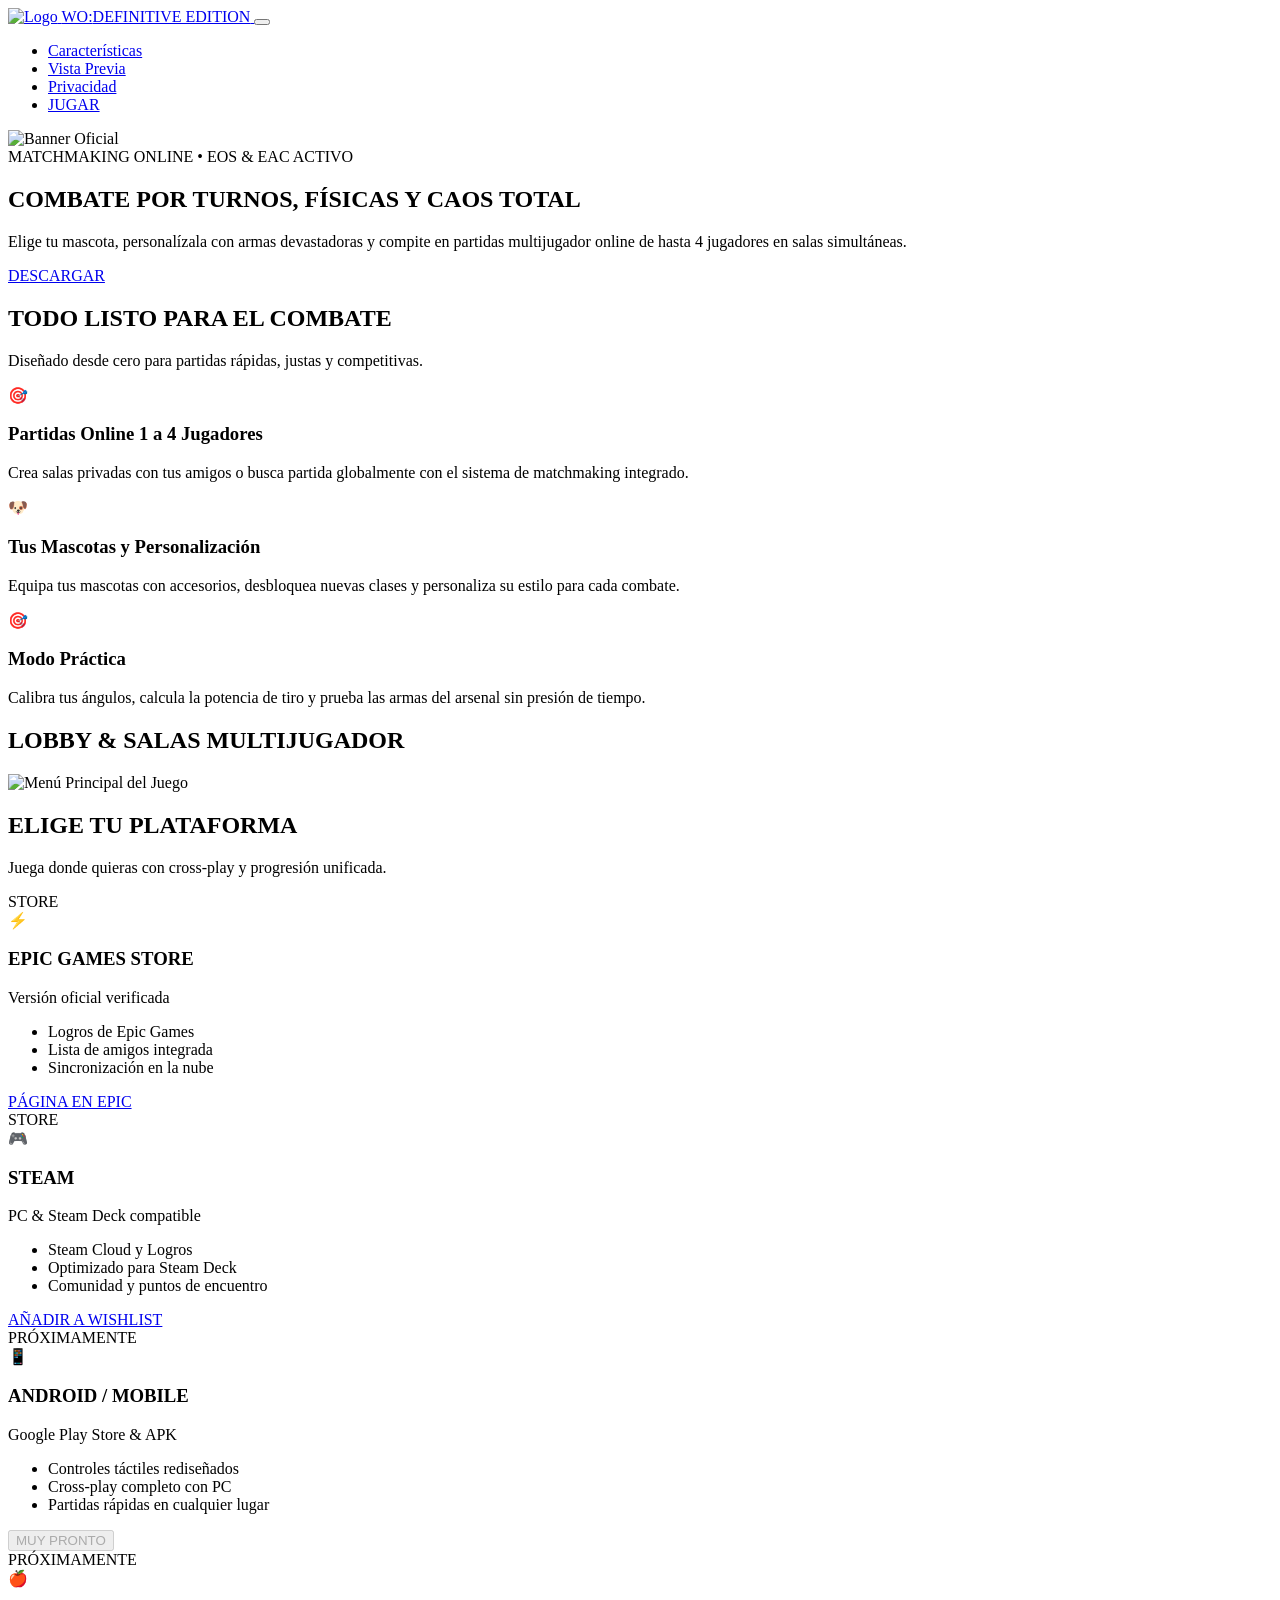
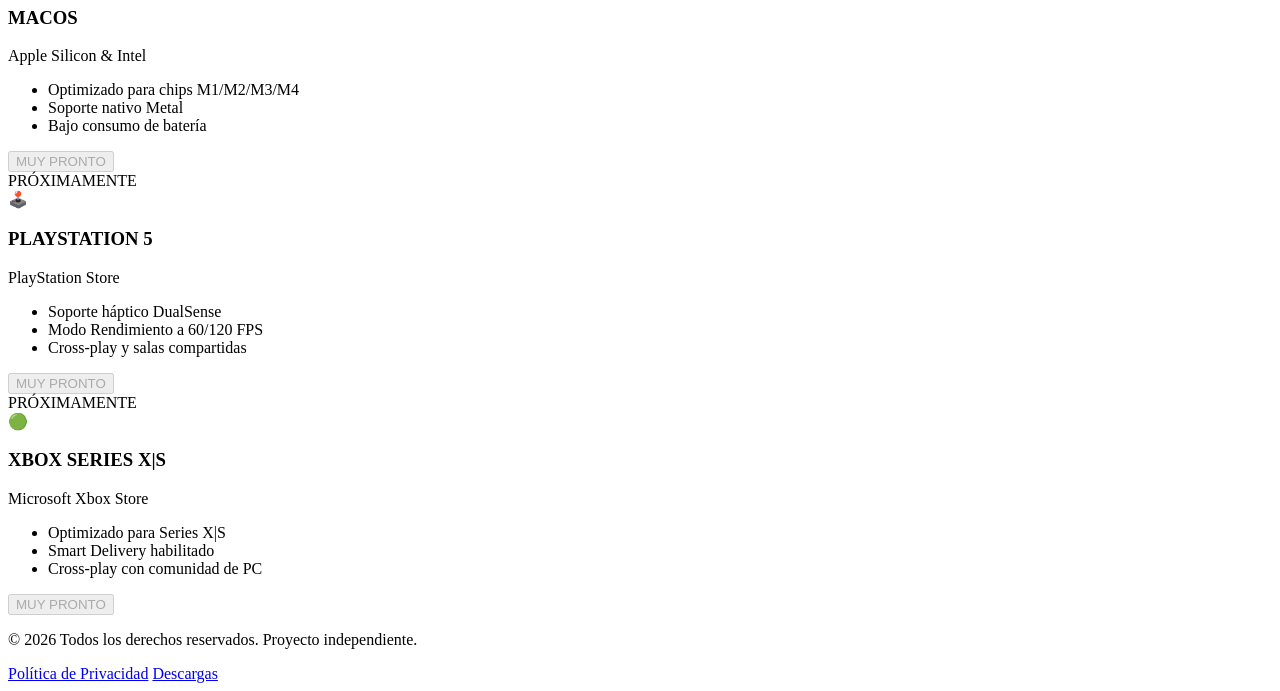
==== index.html @ 495c1f55 "Final version oficial de la web" ====
<!DOCTYPE html>
<html lang="es">
<head>
  <meta charset="UTF-8" />
  <meta name="viewport" content="width=device-width, initial-scale=1.0" />
  <title>Sitio Oficial - Combate Multijugador Táctico</title>
  <link rel="stylesheet" href="css/style.css" />
  <link rel="preconnect" href="https://fonts.googleapis.com">
  <link rel="preconnect" href="https://fonts.gstatic.com" crossorigin>
  <link href="https://fonts.googleapis.com/css2?family=Bungee&family=Inter:wght@400;600;700;800&display=swap" rel="stylesheet">
</head>
<body>

<!-- Barra de navegación con Menú Hamburguesa en móvil -->
  <header class="navbar">
    <div class="container nav-content">
      <a href="index.html" class="logo-brand">
        <img src="assets/Logo.jpg" alt="Logo" class="nav-avatar" />
        <span class="logo-text">WO:<span>DEFINITIVE EDITION</span></span>
      </a>

      <!-- Botón de apertura para móviles -->
      <button class="nav-toggle" id="navToggle" aria-label="Abrir menú">
        <span></span>
        <span></span>
        <span></span>
      </button>

      <!-- Menú de enlaces -->
      <nav class="nav-menu" id="navMenu">
        <ul class="nav-links">
          <li><a href="#features">Características</a></li>
          <li><a href="#preview">Vista Previa</a></li>
          <li><a href="privacy.html">Privacidad</a></li>
          <li><a href="#download" class="btn-play-nav">JUGAR</a></li>
        </ul>
      </nav>
    </div>
  </header>

  <!-- Hero Section con Banner nítido -->
  <section class="hero-section">
    <div class="container hero-container">
      <div class="banner-frame">
        <img src="assets/Banner.png" alt="Banner Oficial" class="img-banner-main" />
      </div>

      <div class="hero-status-pill">
        <span class="pulse-dot"></span> MATCHMAKING ONLINE • EOS & EAC ACTIVO
      </div>

      <h1 class="hero-heading">COMBATE POR TURNOS, FÍSICAS Y CAOS TOTAL</h1>
      <p class="hero-subtext">
        Elige tu mascota, personalízala con armas devastadoras y compite en partidas multijugador online de hasta 4 jugadores en salas simultáneas.
      </p>

      <div class="hero-actions">
        <a href="#download" class="btn-ui btn-yellow">DESCARGAR</a>
      </div>
    </div>
  </section>

  <!-- Sección de Modos & Características (Basado en tu menú) -->
  <section id="features" class="section">
    <div class="container">
      <h2 class="section-title">TODO LISTO PARA EL COMBATE</h2>
      <p class="section-subtitle">Diseñado desde cero para partidas rápidas, justas y competitivas.</p>

      <div class="game-cards-grid">
        <div class="game-card">
          <div class="card-icon-box">🎯</div>
          <h3>Partidas Online 1 a 4 Jugadores</h3>
          <p>Crea salas privadas con tus amigos o busca partida globalmente con el sistema de matchmaking integrado.</p>
        </div>

        <div class="game-card">
          <div class="card-icon-box">🐶</div>
          <h3>Tus Mascotas y Personalización</h3>
          <p>Equipa tus mascotas con accesorios, desbloquea nuevas clases y personaliza su estilo para cada combate.</p>
        </div>

        <div class="game-card">
          <div class="card-icon-box">🎯</div>
          <h3>Modo Práctica</h3>
          <p>Calibra tus ángulos, calcula la potencia de tiro y prueba las armas del arsenal sin presión de tiempo.</p>
        </div>
      </div>
    </div>
  </section>

  <!-- Vista Previa del Menú del Juego -->
  <section id="preview" class="section section-lobby">
    <div class="container text-center">
      <h2 class="section-title">LOBBY & SALAS MULTIJUGADOR</h2>  
      <div class="screenshot-wrapper">
        <img src="assets/Menu.png" alt="Menú Principal del Juego" class="screenshot-img" />
      </div>
    </div>
  </section>

 <!-- Sección Multiplataforma de Descargas -->
  <section id="download" class="section section-download">
    <div class="container text-center">
      <h2 class="section-title">ELIGE TU PLATAFORMA</h2>
      <p class="section-subtitle">Juega donde quieras con cross-play y progresión unificada.</p>

      <div class="platforms-grid">

        <!-- 1. Epic Games Store -->
        <div class="platform-card">
          <div class="platform-badge badge-store">STORE</div>
          <div class="platform-icon">⚡</div>
          <h3>EPIC GAMES STORE</h3>
          <p class="platform-meta">Versión oficial verificada</p>
          <ul class="platform-features">
            <li>Logros de Epic Games</li>
            <li>Lista de amigos integrada</li>
            <li>Sincronización en la nube</li>
          </ul>
          <a href="#" class="btn-ui btn-blue btn-block">PÁGINA EN EPIC</a>
        </div>

        <!-- 2. Steam -->
        <div class="platform-card">
          <div class="platform-badge badge-store">STORE</div>
          <div class="platform-icon">🎮</div>
          <h3>STEAM</h3>
          <p class="platform-meta">PC & Steam Deck compatible</p>
          <ul class="platform-features">
            <li>Steam Cloud y Logros</li>
            <li>Optimizado para Steam Deck</li>
            <li>Comunidad y puntos de encuentro</li>
          </ul>
          <a href="#" class="btn-ui btn-blue btn-block">AÑADIR A WISHLIST</a>
        </div>

        <!-- 3. Android / Mobile -->
        <div class="platform-card coming-soon">
          <div class="platform-badge badge-soon">PRÓXIMAMENTE</div>
          <div class="platform-icon">📱</div>
          <h3>ANDROID / MOBILE</h3>
          <p class="platform-meta">Google Play Store & APK</p>
          <ul class="platform-features">
            <li>Controles táctiles rediseñados</li>
            <li>Cross-play completo con PC</li>
            <li>Partidas rápidas en cualquier lugar</li>
          </ul>
          <button class="btn-ui btn-disabled btn-block" disabled>MUY PRONTO</button>
        </div>

        <!-- 4. macOS -->
        <div class="platform-card coming-soon">
          <div class="platform-badge badge-soon">PRÓXIMAMENTE</div>
          <div class="platform-icon">🍎</div>
          <h3>MACOS</h3>
          <p class="platform-meta">Apple Silicon & Intel</p>
          <ul class="platform-features">
            <li>Optimizado para chips M1/M2/M3/M4</li>
            <li>Soporte nativo Metal</li>
            <li>Bajo consumo de batería</li>
          </ul>
          <button class="btn-ui btn-disabled btn-block" disabled>MUY PRONTO</button>
        </div>

        <!-- 5. PlayStation 5 (Nuevo) -->
        <div class="platform-card coming-soon">
          <div class="platform-badge badge-soon">PRÓXIMAMENTE</div>
          <div class="platform-icon">🕹️</div>
          <h3>PLAYSTATION 5</h3>
          <p class="platform-meta">PlayStation Store</p>
          <ul class="platform-features">
            <li>Soporte háptico DualSense</li>
            <li>Modo Rendimiento a 60/120 FPS</li>
            <li>Cross-play y salas compartidas</li>
          </ul>
          <button class="btn-ui btn-disabled btn-block" disabled>MUY PRONTO</button>
        </div>

        <!-- 6. Xbox Series X|S (Nuevo) -->
        <div class="platform-card coming-soon">
          <div class="platform-badge badge-soon">PRÓXIMAMENTE</div>
          <div class="platform-icon">🟢</div>
          <h3>XBOX SERIES X|S</h3>
          <p class="platform-meta">Microsoft Xbox Store</p>
          <ul class="platform-features">
            <li>Optimizado para Series X|S</li>
            <li>Smart Delivery habilitado</li>
            <li>Cross-play con comunidad de PC</li>
          </ul>
          <button class="btn-ui btn-disabled btn-block" disabled>MUY PRONTO</button>
        </div>
      </div>
    </div>
  </section>

  <!-- Footer -->
  <footer class="footer">
    <div class="container footer-content">
      <p>&copy; 2026 Todos los derechos reservados. Proyecto independiente.</p>
      <div class="footer-links">
        <a href="privacy.html">Política de Privacidad</a>
        <a href="#download">Descargas</a>
      </div>
    </div>
  </footer>

  <script src="js/main.js"></script>
</body>
</html>
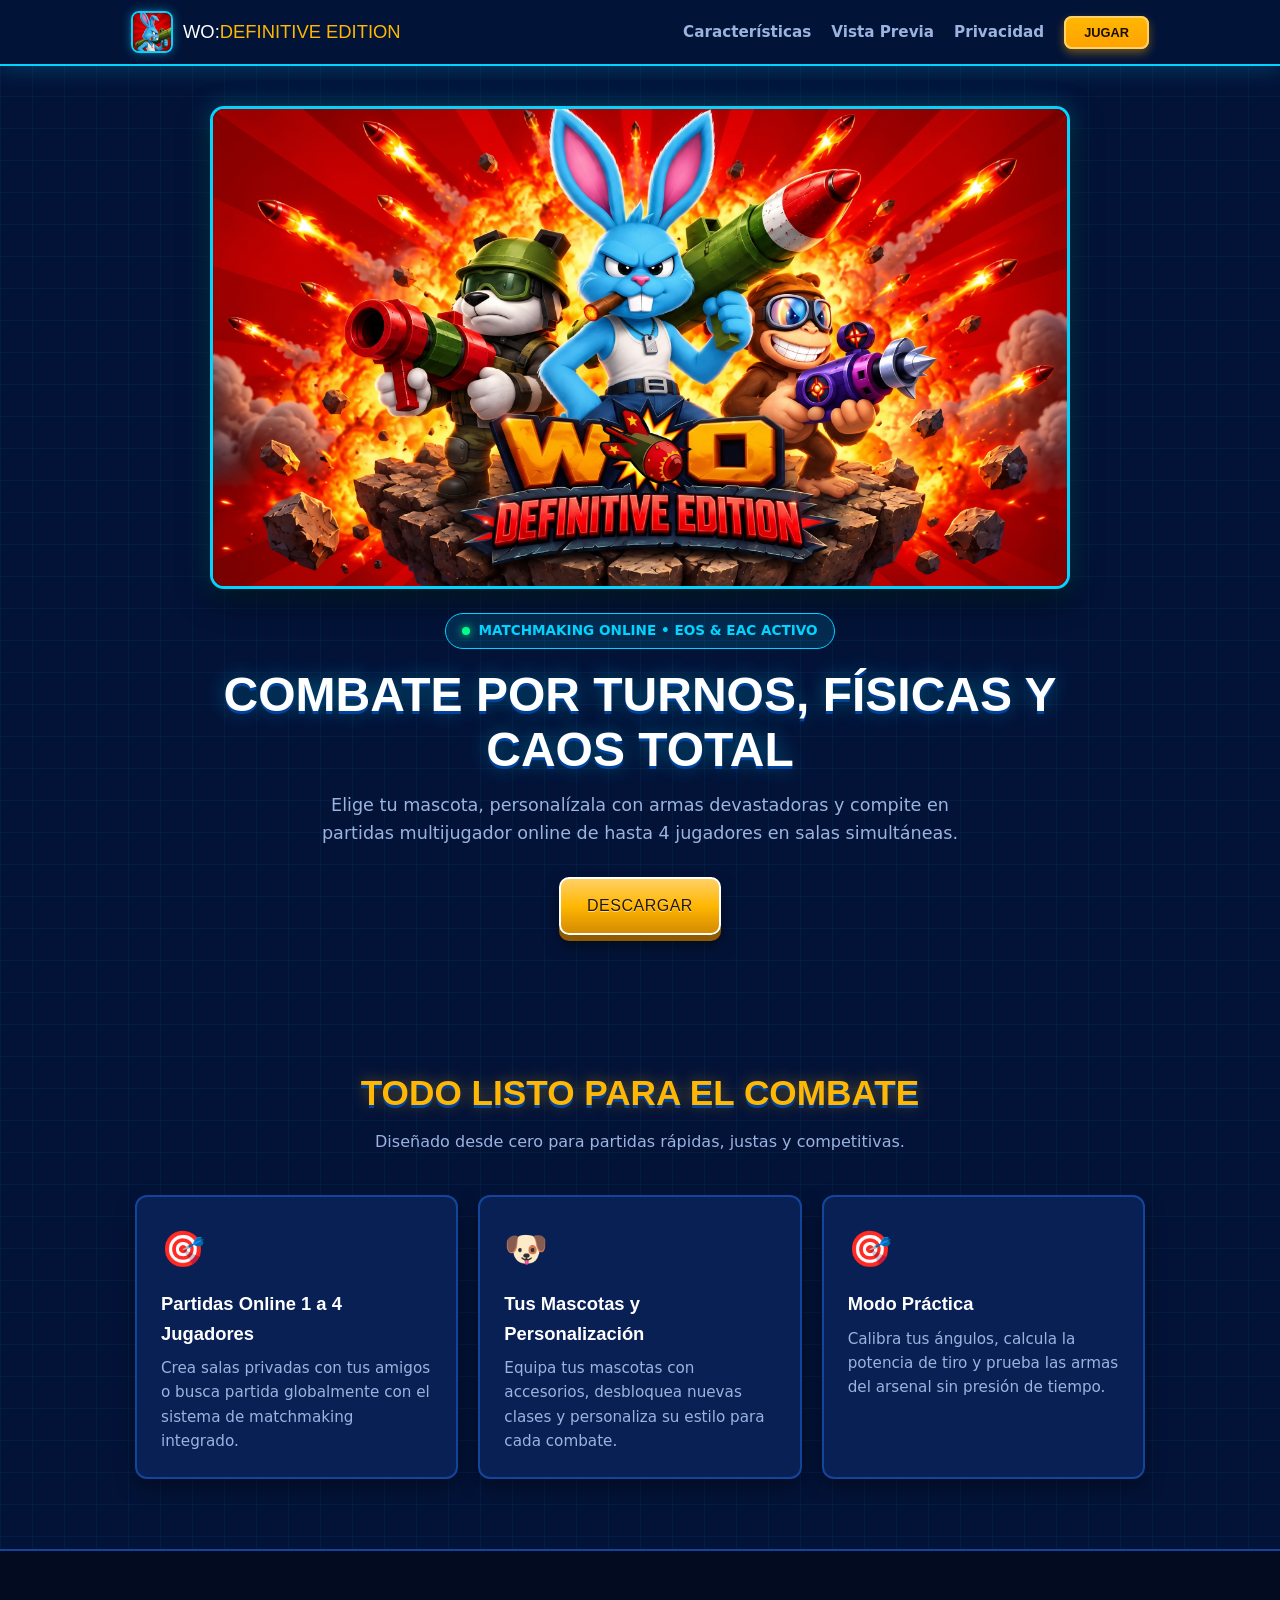
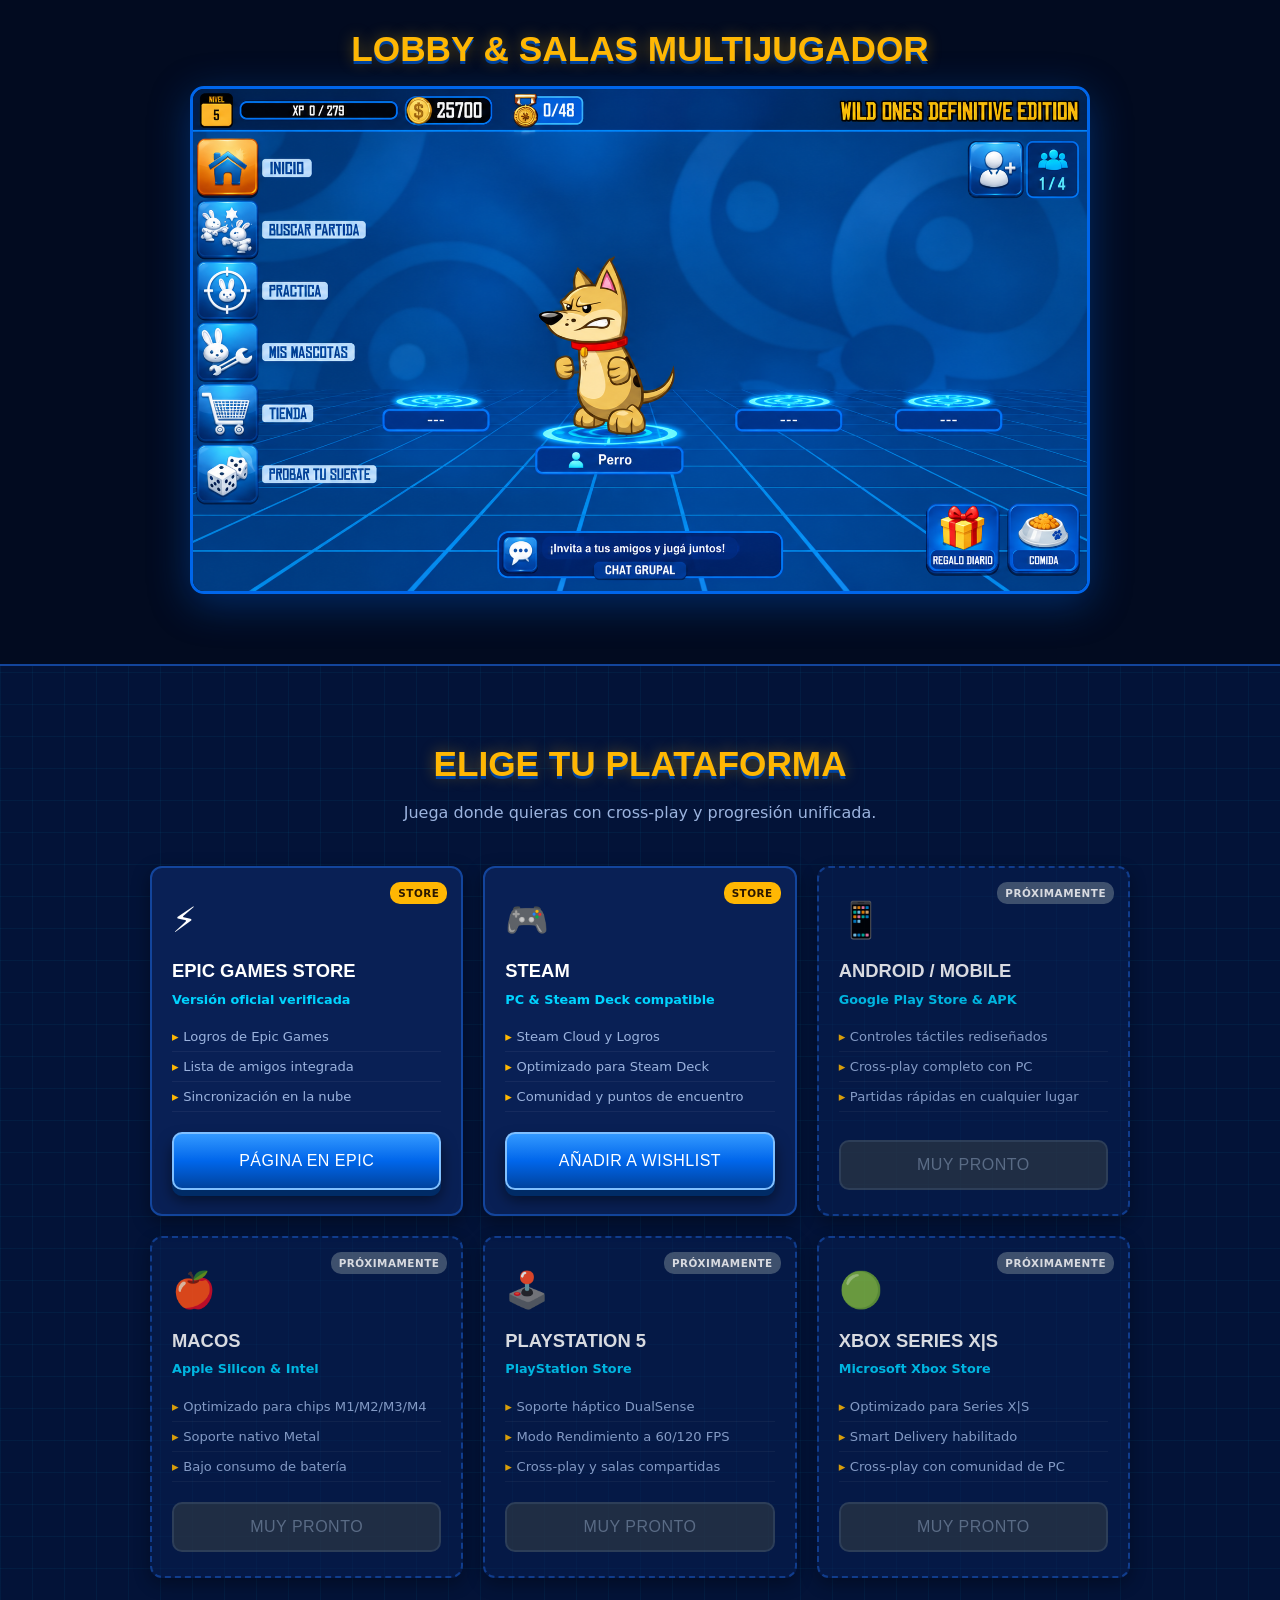
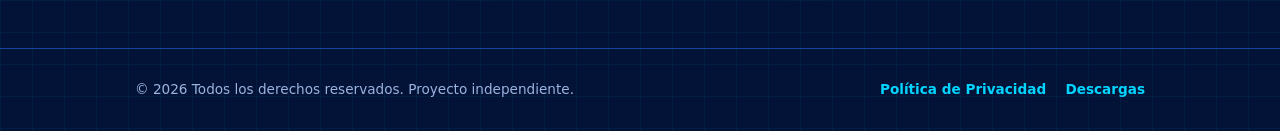
==== commit 4014cc4f: "Update file paths to use 'Assets' and 'Js' directories" ====
--- a/index.html
+++ b/index.html
@@ -4,7 +4,7 @@
   <meta charset="UTF-8" />
   <meta name="viewport" content="width=device-width, initial-scale=1.0" />
   <title>Sitio Oficial - Combate Multijugador Táctico</title>
-  <link rel="stylesheet" href="css/style.css" />
+  <link rel="stylesheet" href="Css/style.css" />
   <link rel="preconnect" href="https://fonts.googleapis.com">
   <link rel="preconnect" href="https://fonts.gstatic.com" crossorigin>
   <link href="https://fonts.googleapis.com/css2?family=Bungee&family=Inter:wght@400;600;700;800&display=swap" rel="stylesheet">
@@ -15,7 +15,7 @@
   <header class="navbar">
     <div class="container nav-content">
       <a href="index.html" class="logo-brand">
-        <img src="assets/Logo.jpg" alt="Logo" class="nav-avatar" />
+        <img src="Assets/Logo.jpg" alt="Logo" class="nav-avatar" />
         <span class="logo-text">WO:<span>DEFINITIVE EDITION</span></span>
       </a>
 
@@ -42,7 +42,7 @@
   <section class="hero-section">
     <div class="container hero-container">
       <div class="banner-frame">
-        <img src="assets/Banner.png" alt="Banner Oficial" class="img-banner-main" />
+        <img src="Assets/Banner.png" alt="Banner Oficial" class="img-banner-main" />
       </div>
 
       <div class="hero-status-pill">
@@ -93,7 +93,7 @@
     <div class="container text-center">
       <h2 class="section-title">LOBBY & SALAS MULTIJUGADOR</h2>  
       <div class="screenshot-wrapper">
-        <img src="assets/Menu.png" alt="Menú Principal del Juego" class="screenshot-img" />
+        <img src="Assets/Menu.png" alt="Menú Principal del Juego" class="screenshot-img" />
       </div>
     </div>
   </section>
@@ -204,6 +204,6 @@
     </div>
   </footer>
 
-  <script src="js/main.js"></script>
+  <script src="Js/main.js"></script>
 </body>
-</html>+</html>
--- a/Css/style.css
+++ b/Css/style.css
@@ -0,0 +1,921 @@
+:root {
+  /* Fondo general y menú del juego */
+  --bg-deep-blue: #031338;
+  --bg-darker: #020b20;
+  --grid-cyan: #00d4ff;
+  
+  /* Botones y acentos estilo UI Arcade */
+  --ui-blue: #0066eb;
+  --ui-blue-light: #1a8cff;
+  --ui-blue-dark: #00439e;
+  
+  --ui-yellow: #ffb703;
+  --ui-yellow-hover: #ffa200;
+  --ui-yellow-border: #ffd166;
+  
+  --ui-card-bg: #092055;
+  --ui-card-border: #13459c;
+
+  --text-white: #ffffff;
+  --text-dim: #9bb3de;
+
+  --font-arcade: 'Bungee', cursive, sans-serif;
+  --font-text: 'Inter', system-ui, sans-serif;
+}
+
+* {
+  margin: 0;
+  padding: 0;
+  box-sizing: border-box;
+}
+
+body {
+  background-color: var(--bg-deep-blue);
+  /* Textura de rejilla cibernética similar a la plataforma del menú */
+  background-image: 
+    linear-gradient(rgba(0, 212, 255, 0.05) 1px, transparent 1px),
+    linear-gradient(90deg, rgba(0, 212, 255, 0.05) 1px, transparent 1px);
+  background-size: 32px 32px;
+  color: var(--text-white);
+  font-family: var(--font-text);
+  line-height: 1.6;
+}
+
+.container {
+  max-width: 1050px;
+  margin: 0 auto;
+  padding: 0 20px;
+}
+
+/* Navbar */
+/* Navbar Base */
+.navbar {
+  background: rgba(3, 19, 56, 0.95);
+  backdrop-filter: blur(12px);
+  border-bottom: 2px solid var(--grid-cyan);
+  box-shadow: 0 4px 20px rgba(0, 212, 255, 0.2);
+  position: sticky;
+  top: 0;
+  z-index: 1000;
+  width: 100%;
+}
+
+.nav-content {
+  display: flex;
+  justify-content: space-between;
+  align-items: center;
+  min-height: 64px; /* Cambiado de height fija a min-height */
+  padding: 8px 16px;
+  gap: 12px;
+}
+
+.logo-brand {
+  display: flex;
+  align-items: center;
+  gap: 10px;
+  text-decoration: none;
+  flex-shrink: 0; /* Evita que el logo se achique o deforme */
+}
+
+.nav-avatar {
+  width: 40px;
+  height: 40px;
+  border-radius: 8px;
+  border: 2px solid var(--grid-cyan);
+  object-fit: cover;
+  box-shadow: 0 0 8px rgba(0, 212, 255, 0.5);
+}
+
+.logo-text {
+  font-family: var(--font-arcade);
+  font-size: 1.25rem;
+  color: #fff;
+  white-space: nowrap;
+}
+
+.logo-text span {
+  color: var(--ui-yellow);
+}
+
+.nav-links {
+  list-style: none;
+  display: flex;
+  align-items: center;
+  gap: 16px;
+  margin: 0;
+  padding: 0;
+}
+
+.nav-links a {
+  color: var(--text-dim);
+  text-decoration: none;
+  font-weight: 700;
+  font-size: 0.9rem;
+  white-space: nowrap;
+  transition: color 0.2s;
+}
+
+.nav-links a:hover {
+  color: var(--grid-cyan);
+}
+
+.btn-play-nav {
+  background: linear-gradient(180deg, var(--ui-yellow), var(--ui-yellow-hover));
+  color: #1a1000 !important;
+  font-family: var(--font-arcade);
+  padding: 6px 14px;
+  border-radius: 6px;
+  border: 2px solid var(--ui-yellow-border);
+  box-shadow: 0 4px 8px rgba(255, 183, 3, 0.4);
+  font-size: 0.8rem !important;
+}
+
+/* =========================================
+   RESPONSIVE NAVBAR (Móviles y Tablets)
+   ========================================= */
+/* =========================================
+   1. ESTILOS BASE NAVBAR (Desktop / PC)
+   ========================================= */
+.navbar {
+  background: rgba(3, 19, 56, 0.95);
+  backdrop-filter: blur(12px);
+  border-bottom: 2px solid var(--grid-cyan);
+  box-shadow: 0 4px 20px rgba(0, 212, 255, 0.2);
+  position: sticky;
+  top: 0;
+  z-index: 1000;
+  width: 100%;
+}
+
+.nav-content {
+  display: flex;
+  justify-content: space-between;
+  align-items: center;
+  height: 64px;
+  padding: 0 16px;
+}
+
+.logo-brand {
+  display: flex;
+  align-items: center;
+  gap: 10px;
+  text-decoration: none;
+  flex-shrink: 0;
+}
+
+.nav-avatar {
+  width: 42px;
+  height: 42px;
+  border-radius: 8px;
+  border: 2px solid var(--grid-cyan);
+  object-fit: cover;
+  box-shadow: 0 0 10px rgba(0, 212, 255, 0.5);
+}
+
+.logo-text {
+  font-family: var(--font-arcade);
+  font-size: 1.15rem;
+  color: #fff;
+  white-space: nowrap;
+}
+
+.logo-text span {
+  color: var(--ui-yellow);
+}
+
+/* Menú en Desktop */
+.nav-menu {
+  display: flex;
+  align-items: center;
+}
+
+.nav-links {
+  list-style: none;
+  display: flex;
+  align-items: center;
+  gap: 20px;
+  margin: 0;
+  padding: 0;
+}
+
+.nav-links a {
+  color: var(--text-dim);
+  text-decoration: none;
+  font-weight: 700;
+  font-size: 0.95rem;
+  transition: color 0.2s;
+}
+
+.nav-links a:hover {
+  color: var(--grid-cyan);
+}
+
+.btn-play-nav {
+  background: linear-gradient(180deg, var(--ui-yellow), var(--ui-yellow-hover));
+  color: #1a1000 !important;
+  font-family: var(--font-arcade);
+  padding: 7px 18px;
+  border-radius: 8px;
+  border: 2px solid var(--ui-yellow-border);
+  box-shadow: 0 4px 10px rgba(255, 183, 3, 0.4);
+}
+
+/* Botón Hamburguesa: TOTALMENTE OCULTO EN PC (evita el puntito) */
+.nav-toggle {
+  display: none !important;
+  background: none;
+  border: none;
+  cursor: pointer;
+  padding: 8px;
+  flex-direction: column;
+  gap: 5px;
+}
+
+.nav-toggle span {
+  display: block;
+  width: 26px;
+  height: 3px;
+  background-color: var(--grid-cyan);
+  border-radius: 2px;
+  transition: transform 0.3s ease, opacity 0.3s ease;
+}
+
+/* Animación a 'X' cuando el menú se abre */
+.nav-toggle.open span:nth-child(1) {
+  transform: translateY(8px) rotate(45deg);
+}
+.nav-toggle.open span:nth-child(2) {
+  opacity: 0;
+}
+.nav-toggle.open span:nth-child(3) {
+  transform: translateY(-8px) rotate(-45deg);
+}
+
+
+/* =========================================
+   2. RESPONSIVE (Tablets y Móviles: <= 820px)
+   ========================================= */
+@media (max-width: 820px) {
+  .logo-text {
+    font-size: 0.95rem;
+  }
+
+  /* Se activa el botón hamburguesa en pantallas chicas */
+  .nav-toggle {
+    display: flex !important;
+  }
+
+  /* Menú desplegable */
+  .nav-menu {
+    position: absolute;
+    top: 64px;
+    left: 0;
+    width: 100%;
+    background: #020c24;
+    border-bottom: 2px solid var(--grid-cyan);
+    max-height: 0;
+    overflow: hidden;
+    transition: max-height 0.3s ease-in-out;
+  }
+
+  .nav-menu.active {
+    max-height: 320px;
+    box-shadow: 0 10px 25px rgba(0, 0, 0, 0.8);
+  }
+
+  .nav-links {
+    flex-direction: column;
+    width: 100%;
+    padding: 20px 0;
+    gap: 16px;
+    text-align: center;
+  }
+
+  .btn-play-nav {
+    display: inline-block;
+    margin-top: 6px;
+    width: 80%;
+    max-width: 220px;
+  }
+}
+
+/* Hero Section */
+.hero-section {
+  padding: 40px 0 60px;
+  text-align: center;
+}
+
+.hero-container {
+  max-width: 900px;
+}
+
+.banner-frame {
+  margin-bottom: 24px;
+}
+
+.img-banner-main {
+  width: 100%;
+  height: auto;
+  border-radius: 14px;
+  border: 3px solid var(--grid-cyan);
+  box-shadow: 0 10px 30px rgba(0, 0, 0, 0.8), 0 0 25px rgba(0, 212, 255, 0.35);
+  display: block;
+}
+
+.hero-status-pill {
+  display: inline-flex;
+  align-items: center;
+  gap: 8px;
+  background: rgba(0, 212, 255, 0.12);
+  border: 1px solid var(--grid-cyan);
+  color: var(--grid-cyan);
+  font-weight: 800;
+  font-size: 0.85rem;
+  padding: 6px 16px;
+  border-radius: 20px;
+  margin-bottom: 18px;
+}
+
+.pulse-dot {
+  width: 8px;
+  height: 8px;
+  background-color: #00ff88;
+  border-radius: 50%;
+  box-shadow: 0 0 8px #00ff88;
+}
+
+.hero-heading {
+  font-family: var(--font-arcade);
+  font-size: clamp(2rem, 4vw, 3rem);
+  line-height: 1.15;
+  color: #fff;
+  text-shadow: 0 3px 0px var(--ui-blue-dark), 0 0 20px rgba(0, 212, 255, 0.4);
+  margin-bottom: 14px;
+}
+
+.hero-subtext {
+  color: var(--text-dim);
+  font-size: 1.1rem;
+  max-width: 680px;
+  margin: 0 auto 30px;
+}
+
+.hero-actions {
+  display: flex;
+  gap: 16px;
+  justify-content: center;
+  flex-wrap: wrap;
+}
+
+/* Botones estilo UI 3D del juego */
+.btn-ui {
+  font-family: var(--font-arcade);
+  padding: 14px 26px;
+  border-radius: 10px;
+  text-decoration: none;
+  font-size: 1rem;
+  letter-spacing: 0.5px;
+  transition: transform 0.1s ease, box-shadow 0.1s ease;
+  display: inline-block;
+  cursor: pointer;
+}
+
+.btn-ui:active {
+  transform: translateY(3px);
+}
+
+.btn-yellow {
+  background: linear-gradient(180deg, #ffd166 0%, #ffb703 50%, #d48b00 100%);
+  color: #2b1700;
+  border: 2px solid #fff;
+  box-shadow: 0 6px 0px #8f5a00, 0 10px 15px rgba(0,0,0,0.5);
+  text-shadow: 0 1px 0 rgba(255,255,255,0.6);
+}
+
+.btn-yellow:hover {
+  background: linear-gradient(180deg, #ffe08a 0%, #ffc229 50%, #e09400 100%);
+}
+
+.btn-blue {
+  background: linear-gradient(180deg, #3399ff 0%, #0066eb 50%, #00439e 100%);
+  color: #ffffff;
+  border: 2px solid #80c0ff;
+  box-shadow: 0 6px 0px #002b66, 0 10px 15px rgba(0,0,0,0.5);
+}
+
+.btn-blue:hover {
+  background: linear-gradient(180deg, #52aaff 0%, #1a7bff 50%, #0050b8 100%);
+}
+
+/* Secciones */
+.section {
+  padding: 70px 0;
+}
+
+.section-title {
+  font-family: var(--font-arcade);
+  font-size: 2.2rem;
+  text-align: center;
+  color: var(--ui-yellow);
+  text-shadow: 0 3px 0 var(--ui-blue-dark), 0 0 15px rgba(255, 183, 3, 0.4);
+  margin-bottom: 8px;
+}
+
+.section-subtitle {
+  text-align: center;
+  color: var(--text-dim);
+  margin-bottom: 40px;
+}
+
+/* Tarjetas */
+.game-cards-grid {
+  display: grid;
+  grid-template-columns: repeat(auto-fit, minmax(240px, 1fr));
+  gap: 20px;
+}
+
+.game-card {
+  background: var(--ui-card-bg);
+  border: 2px solid var(--ui-card-border);
+  border-radius: 12px;
+  padding: 24px;
+  box-shadow: 0 8px 20px rgba(0, 0, 0, 0.4);
+  transition: transform 0.2s, border-color 0.2s;
+}
+
+.game-card:hover {
+  transform: translateY(-4px);
+  border-color: var(--grid-cyan);
+}
+
+.highlight-card {
+  border-color: var(--grid-cyan);
+  box-shadow: 0 0 20px rgba(0, 212, 255, 0.2);
+}
+
+.card-icon-box {
+  font-size: 2.2rem;
+  margin-bottom: 12px;
+}
+
+.game-card h3 {
+  font-family: var(--font-arcade);
+  font-size: 1.15rem;
+  color: #fff;
+  margin-bottom: 8px;
+}
+
+.game-card p {
+  color: var(--text-dim);
+  font-size: 0.95rem;
+}
+
+/* Vista Previa / Screenshot */
+.section-lobby {
+  background: var(--bg-darker);
+  border-top: 2px solid var(--ui-card-border);
+  border-bottom: 2px solid var(--ui-card-border);
+}
+
+.screenshot-wrapper {
+  max-width: 900px;
+  margin: 0 auto;
+  border-radius: 14px;
+  border: 3px solid var(--ui-blue);
+  box-shadow: 0 10px 40px rgba(0, 102, 235, 0.35);
+  overflow: hidden;
+}
+
+.screenshot-img {
+  width: 100%;
+  height: auto;
+  display: block;
+}
+
+/* Descargas */
+/* Cuadrícula de plataformas ordenada en cajas */
+.platforms-grid {
+  display: grid;
+  /* 3 columnas fijas en pantallas medianas/grandes */
+  grid-template-columns: repeat(3, 1fr);
+  gap: 20px;
+  max-width: 980px;
+  margin: 30px auto 0;
+  text-align: left;
+}
+
+.platform-card {
+  background: var(--ui-card-bg);
+  border: 2px solid var(--ui-card-border);
+  border-radius: 12px;
+  padding: 24px 20px;
+  position: relative;
+  display: flex;
+  flex-direction: column;
+  box-shadow: 0 6px 18px rgba(0, 0, 0, 0.4);
+  transition: transform 0.2s ease, border-color 0.2s ease;
+}
+
+.platform-card:hover {
+  transform: translateY(-4px);
+  border-color: var(--grid-cyan);
+}
+
+/* Tarjeta destacada (Windows / Actual) */
+.active-platform {
+  border: 2px solid var(--grid-cyan);
+  box-shadow: 0 0 20px rgba(0, 212, 255, 0.25);
+  background: linear-gradient(180deg, #0e2b6e 0%, var(--ui-card-bg) 100%);
+}
+
+/* Tarjetas en desarrollo */
+.platform-card.coming-soon {
+  opacity: 0.85;
+  background: rgba(9, 32, 85, 0.6);
+  border-style: dashed;
+}
+
+.platform-badge {
+  position: absolute;
+  top: 14px;
+  right: 14px;
+  font-size: 0.65rem;
+  font-weight: 800;
+  letter-spacing: 0.5px;
+  padding: 3px 8px;
+  border-radius: 10px;
+  background: #00ff88;
+  color: #022411;
+}
+
+.badge-store {
+  background: var(--ui-yellow);
+  color: #2b1700;
+}
+
+.badge-soon {
+  background: #4a5d78;
+  color: #ffffff;
+}
+
+.platform-icon {
+  font-size: 2.2rem;
+  margin-bottom: 8px;
+}
+
+.platform-card h3 {
+  font-family: var(--font-arcade);
+  font-size: 1.15rem;
+  color: #ffffff;
+  margin-bottom: 4px;
+}
+
+.platform-meta {
+  color: var(--grid-cyan);
+  font-size: 0.8rem;
+  font-weight: 600;
+  margin-bottom: 12px;
+}
+
+.platform-features {
+  list-style: none;
+  font-size: 0.82rem;
+  color: var(--text-dim);
+  margin-bottom: 20px;
+  flex-grow: 1; /* Hace que todas las tarjetas tengan la misma altura y los botones queden alineados abajo */
+}
+
+.platform-features li {
+  padding: 4px 0;
+  border-bottom: 1px solid rgba(255, 255, 255, 0.05);
+}
+
+.platform-features li::before {
+  content: "▸ ";
+  color: var(--ui-yellow);
+  font-weight: bold;
+}
+
+.btn-block {
+  display: block;
+  width: 100%;
+  text-align: center;
+  box-sizing: border-box;
+}
+
+.btn-secondary-ui {
+  background: #102a5c;
+  color: #fff;
+  border: 2px solid var(--ui-card-border);
+  box-shadow: 0 4px 0 #071633;
+}
+
+.btn-secondary-ui:hover {
+  border-color: var(--grid-cyan);
+  color: var(--grid-cyan);
+}
+
+.btn-disabled {
+  background: #253347;
+  color: #6a7c94;
+  border: 2px solid #36475f;
+  cursor: not-allowed;
+  box-shadow: none;
+}
+
+/* Adaptación para pantallas chicas y celulares */
+@media (max-width: 860px) {
+  .platforms-grid {
+    grid-template-columns: repeat(2, 1fr); /* 2 columnas en tablets */
+  }
+}
+
+@media (max-width: 560px) {
+  .platforms-grid {
+    grid-template-columns: 1fr; /* 1 columna solo en teléfonos móviles */
+  }
+}
+
+/* Footer */
+.footer {
+  border-top: 1px solid var(--ui-card-border);
+  padding: 30px 0;
+  font-size: 0.85rem;
+  color: var(--text-dim);
+}
+
+.footer-content {
+  display: flex;
+  justify-content: space-between;
+  align-items: center;
+  flex-wrap: wrap;
+  gap: 15px;
+}
+
+.footer-links a {
+  color: var(--grid-cyan);
+  text-decoration: none;
+  margin-left: 15px;
+  font-weight: 700;
+}
+/* =========================================
+   ESTILOS PARA PÁGINA LEGAL (Privacidad y Términos)
+   ========================================= */
+.legal-page-body {
+  background-color: var(--bg-deep-blue);
+  color: var(--text-white);
+  min-height: 100vh;
+}
+
+.legal-wrapper {
+  max-width: 920px;
+  margin: 40px auto 80px;
+  padding: 0 20px;
+}
+
+.legal-header {
+  margin-bottom: 35px;
+}
+
+.legal-badge {
+  display: inline-block;
+  background: rgba(0, 212, 255, 0.12);
+  border: 1px solid var(--grid-cyan);
+  color: var(--grid-cyan);
+  font-size: 0.75rem;
+  font-weight: 800;
+  letter-spacing: 1px;
+  padding: 5px 14px;
+  border-radius: 20px;
+  margin-bottom: 12px;
+}
+
+.legal-main-title {
+  font-family: var(--font-arcade);
+  font-size: clamp(1.8rem, 4vw, 2.8rem);
+  color: var(--ui-yellow);
+  text-shadow: 0 3px 0 var(--ui-blue-dark), 0 0 20px rgba(255, 183, 3, 0.4);
+  margin-bottom: 6px;
+}
+
+.legal-subtext {
+  color: var(--text-dim);
+  font-size: 0.9rem;
+  margin-bottom: 25px;
+}
+
+/* Tabs / Pestañas */
+.legal-tabs {
+  display: inline-flex;
+  gap: 12px;
+  background: rgba(2, 11, 32, 0.8);
+  padding: 6px;
+  border-radius: 12px;
+  border: 1px solid var(--ui-card-border);
+}
+
+.tab-btn {
+  background: transparent;
+  color: var(--text-dim);
+  border: none;
+  font-family: var(--font-arcade);
+  font-size: 0.9rem;
+  padding: 10px 22px;
+  border-radius: 8px;
+  cursor: pointer;
+  transition: all 0.2s ease;
+}
+
+.tab-btn:hover {
+  color: var(--text-white);
+}
+
+.tab-btn.active {
+  background: linear-gradient(180deg, #0066eb 0%, #00439e 100%);
+  color: #fff;
+  border: 1px solid var(--grid-cyan);
+  box-shadow: 0 0 15px rgba(0, 212, 255, 0.4);
+}
+
+/* Panel contenedor del documento */
+.legal-doc-box {
+  background: rgba(9, 32, 85, 0.85);
+  backdrop-filter: blur(14px);
+  border: 2px solid var(--ui-card-border);
+  border-radius: 16px;
+  padding: 40px;
+  box-shadow: 0 10px 40px rgba(0, 0, 0, 0.6);
+}
+
+.tab-content {
+  display: none;
+}
+
+.tab-content.active {
+  display: block;
+  animation: fadeIn 0.3s ease;
+}
+
+@keyframes fadeIn {
+  from { opacity: 0; transform: translateY(6px); }
+  to { opacity: 1; transform: translateY(0); }
+}
+
+.doc-meta-banner {
+  background: rgba(0, 212, 255, 0.1);
+  border-left: 4px solid var(--grid-cyan);
+  padding: 12px 18px;
+  border-radius: 6px;
+  font-size: 0.9rem;
+  color: var(--grid-cyan);
+  font-weight: 600;
+  margin-bottom: 30px;
+}
+
+.banner-terms {
+  border-left-color: var(--ui-yellow);
+  color: var(--ui-yellow);
+  background: rgba(255, 183, 3, 0.1);
+}
+
+/* Tipografía de las secciones legales */
+.doc-section {
+  margin-bottom: 32px;
+}
+
+.doc-section h2 {
+  font-family: var(--font-arcade);
+  font-size: 1.25rem;
+  color: var(--ui-yellow);
+  margin-bottom: 12px;
+  letter-spacing: 0.5px;
+}
+
+.doc-section p {
+  color: #d2def2;
+  font-size: 0.95rem;
+  line-height: 1.7;
+  margin-bottom: 12px;
+}
+
+.doc-list {
+  list-style: none;
+  padding-left: 5px;
+  margin-top: 10px;
+}
+
+.doc-list li {
+  color: #d2def2;
+  font-size: 0.93rem;
+  line-height: 1.6;
+  margin-bottom: 12px;
+  position: relative;
+  padding-left: 20px;
+}
+
+.doc-list li::before {
+  content: "▸";
+  position: absolute;
+  left: 0;
+  color: var(--grid-cyan);
+  font-weight: bold;
+}
+
+.doc-list strong {
+  color: #fff;
+}
+
+/* Cajas de EOS y EAC destacadas */
+.callout-box {
+  background: #051842;
+  border: 1px solid #13459c;
+  border-radius: 10px;
+  padding: 18px 22px;
+  margin: 18px 0;
+}
+
+.callout-box h3 {
+  font-family: var(--font-arcade);
+  font-size: 1.05rem;
+  color: #fff;
+  margin-bottom: 6px;
+}
+
+.callout-box p {
+  font-size: 0.9rem;
+  margin-bottom: 0;
+}
+
+.callout-box a {
+  color: var(--grid-cyan);
+  text-decoration: underline;
+}
+
+.callout-security {
+  border-color: rgba(255, 42, 42, 0.6);
+  background: rgba(40, 10, 18, 0.5);
+}
+
+.callout-security h3 {
+  color: #ff6b6b;
+}
+
+/* Tarjeta de Contacto */
+.contact-card {
+  background: #020c24;
+  border: 1px solid var(--grid-cyan);
+  border-radius: 12px;
+  padding: 24px;
+  text-align: center;
+}
+
+/* Botón de Contacto vía Discord */
+.discord-btn {
+  display: inline-flex;
+  align-items: center;
+  justify-content: center;
+  gap: 10px;
+  background: #5865F2;
+  color: #ffffff !important;
+  font-family: var(--font-arcade);
+  font-size: 0.95rem;
+  padding: 14px 26px;
+  border-radius: 10px;
+  text-decoration: none;
+  margin-top: 15px;
+  border: 2px solid #828aff;
+  box-shadow: 0 6px 0 #3b44a8, 0 8px 20px rgba(88, 101, 242, 0.4);
+  transition: transform 0.15s ease, box-shadow 0.15s ease;
+}
+
+.discord-btn:hover {
+  background: #4752c4;
+  box-shadow: 0 6px 0 #2e3583, 0 10px 25px rgba(88, 101, 242, 0.6);
+  transform: translateY(-2px);
+}
+
+.discord-btn:active {
+  transform: translateY(3px);
+  box-shadow: 0 2px 0 #2e3583;
+}
+
+.discord-icon {
+  font-size: 1.3rem;
+}
+
+/* Responsive para la página legal */
+@media (max-width: 768px) {
+  .legal-doc-box {
+    padding: 24px 18px;
+  }
+  
+  .legal-tabs {
+    flex-direction: column;
+    width: 100%;
+  }
+
+  .tab-btn {
+    width: 100%;
+    font-size: 0.85rem;
+  }
+}
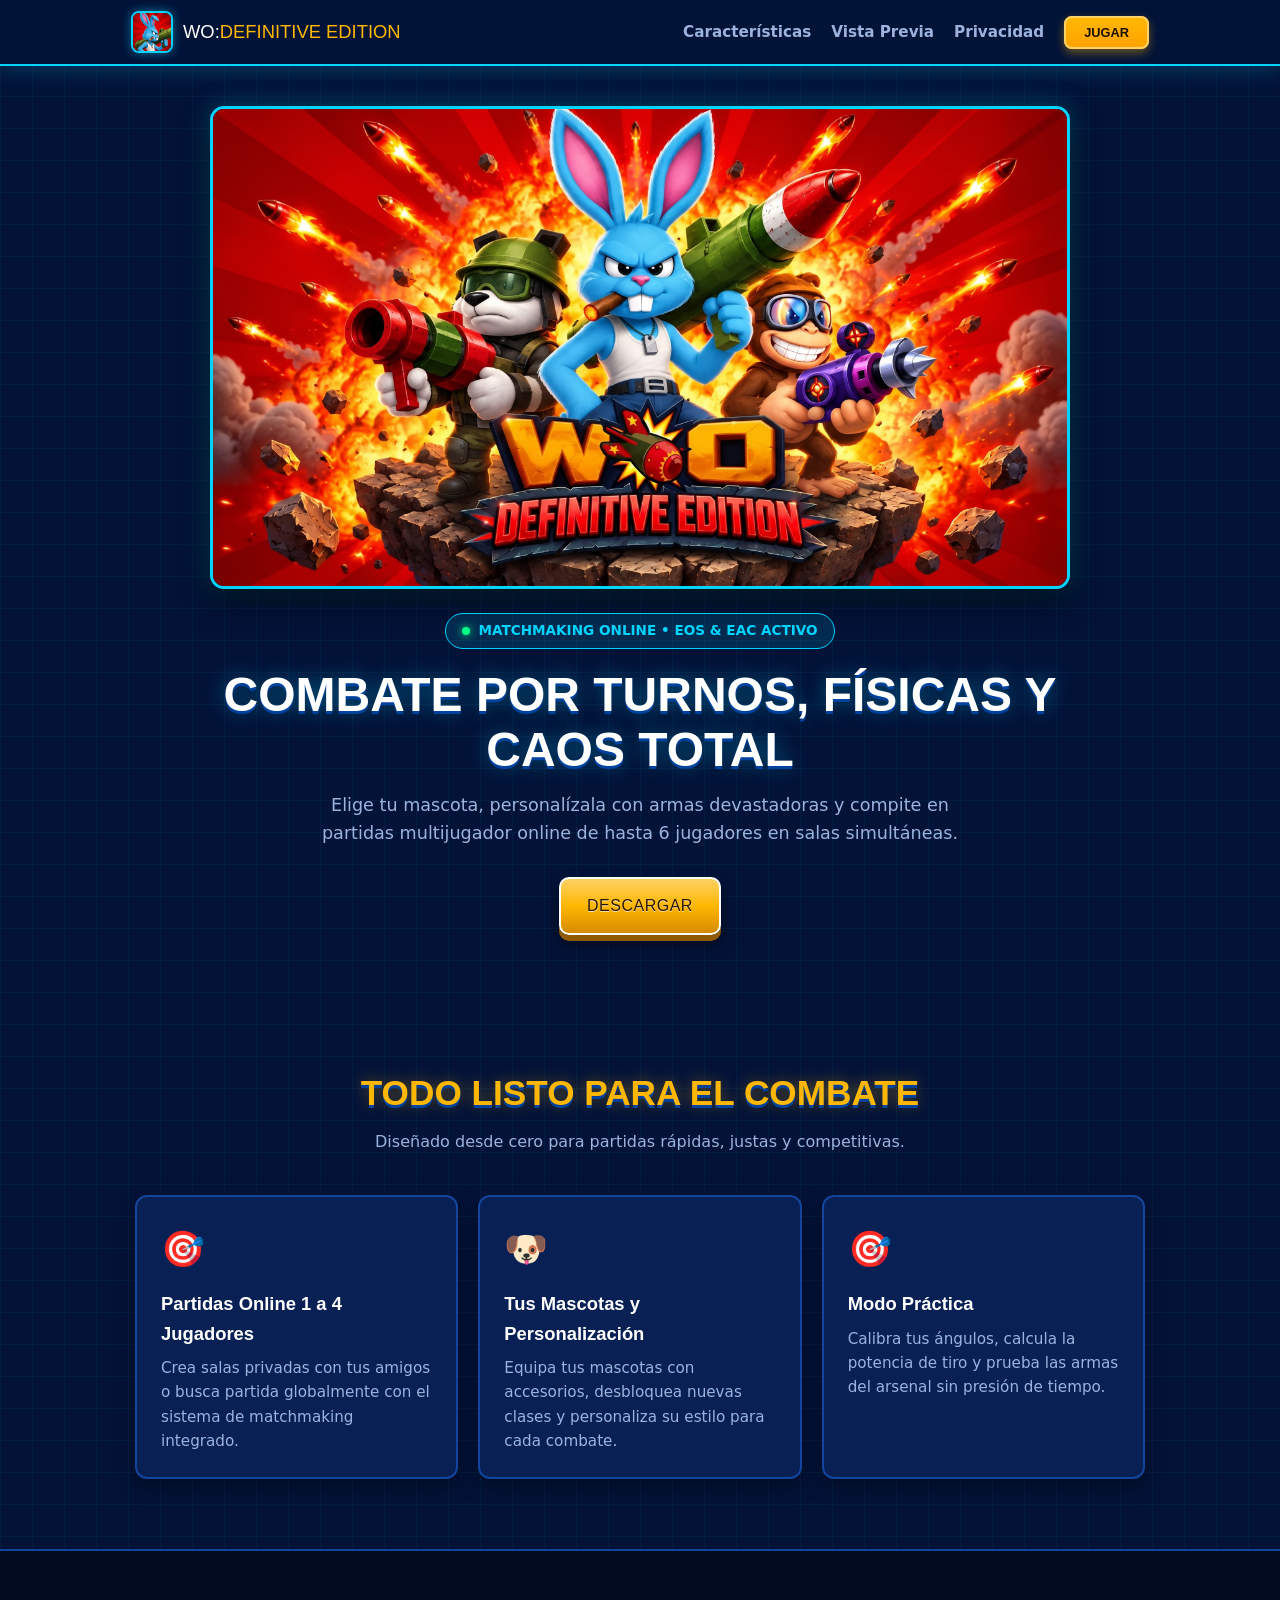
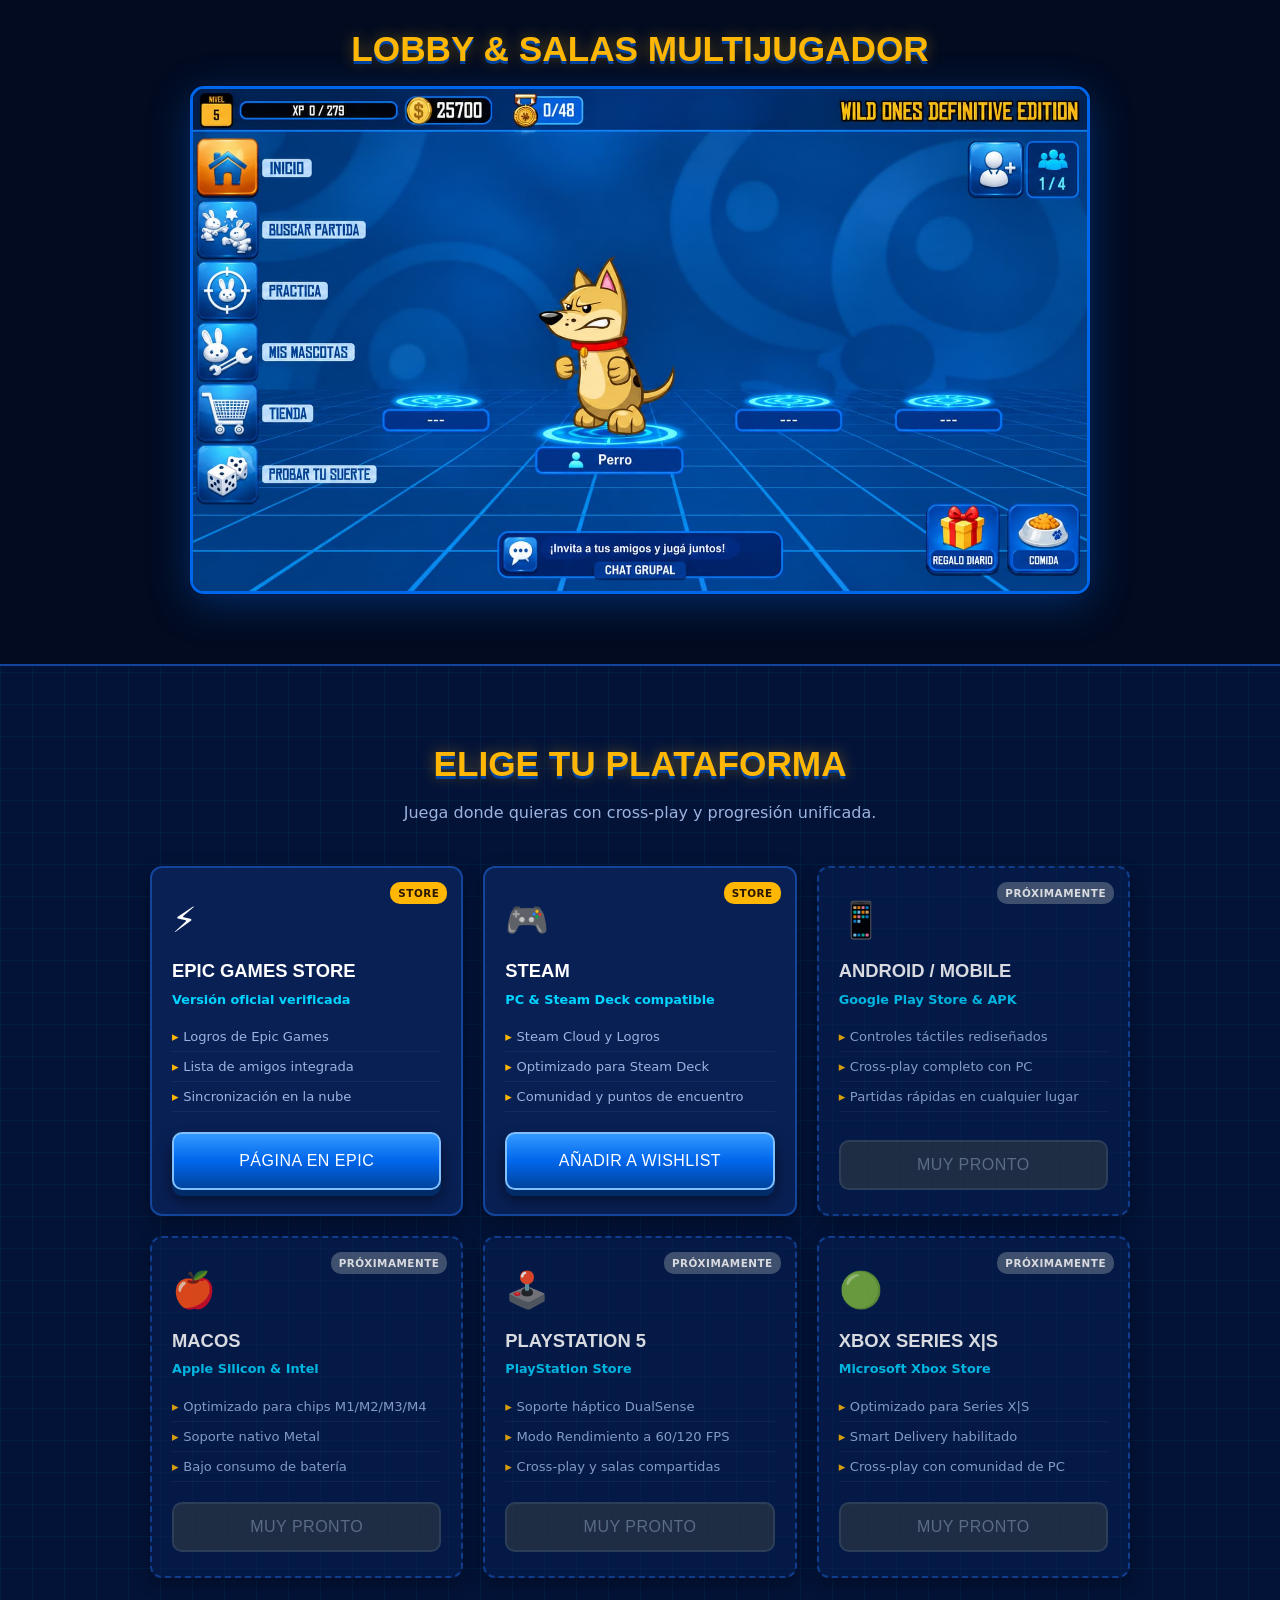
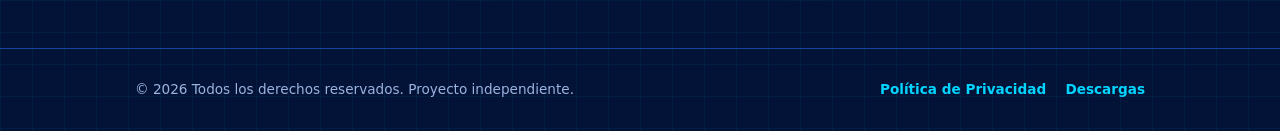
==== commit c42dbbaf: "Agregar favicon en la pestaña del navegador" ====
--- a/index.html
+++ b/index.html
@@ -3,7 +3,8 @@
 <head>
   <meta charset="UTF-8" />
   <meta name="viewport" content="width=device-width, initial-scale=1.0" />
-  <title>Sitio Oficial - Combate Multijugador Táctico</title>
+  <link rel="icon" type="image/jpeg" href="Assets/Logo.jpg" />
+  <title>WO Definitive Edition</title>
   <link rel="stylesheet" href="Css/style.css" />
   <link rel="preconnect" href="https://fonts.googleapis.com">
   <link rel="preconnect" href="https://fonts.gstatic.com" crossorigin>
@@ -51,7 +52,7 @@
 
       <h1 class="hero-heading">COMBATE POR TURNOS, FÍSICAS Y CAOS TOTAL</h1>
       <p class="hero-subtext">
-        Elige tu mascota, personalízala con armas devastadoras y compite en partidas multijugador online de hasta 4 jugadores en salas simultáneas.
+        Elige tu mascota, personalízala con armas devastadoras y compite en partidas multijugador online de hasta 6 jugadores en salas simultáneas.
       </p>
 
       <div class="hero-actions">
--- a/Css/style.css
+++ b/Css/style.css
@@ -284,19 +284,28 @@
   }
 
   .nav-links {
-    flex-direction: column;
-    width: 100%;
-    padding: 20px 0;
-    gap: 16px;
-    text-align: center;
-  }
+      display: flex;
+      flex-direction: column;
+      align-items: center;      /* Centra horizontalmente los items */
+      justify-content: center;
+      width: 100%;
+      padding: 20px 0;
+      gap: 16px;
+      text-align: center;
+    }
+
+  .nav-links li {
+      width: 100%;
+      display: flex;
+      justify-content: center;  /* Centra el contenido de cada <li> */
+      align-items: center;
+    }
 
   .btn-play-nav {
-    display: inline-block;
-    margin-top: 6px;
-    width: 80%;
-    max-width: 220px;
-  }
+      display: inline-block;
+      margin: 6px auto 0 auto;  /* auto en los costados fuerza el centrado */
+      text-align: center;
+    }
 }
 
 /* Hero Section */
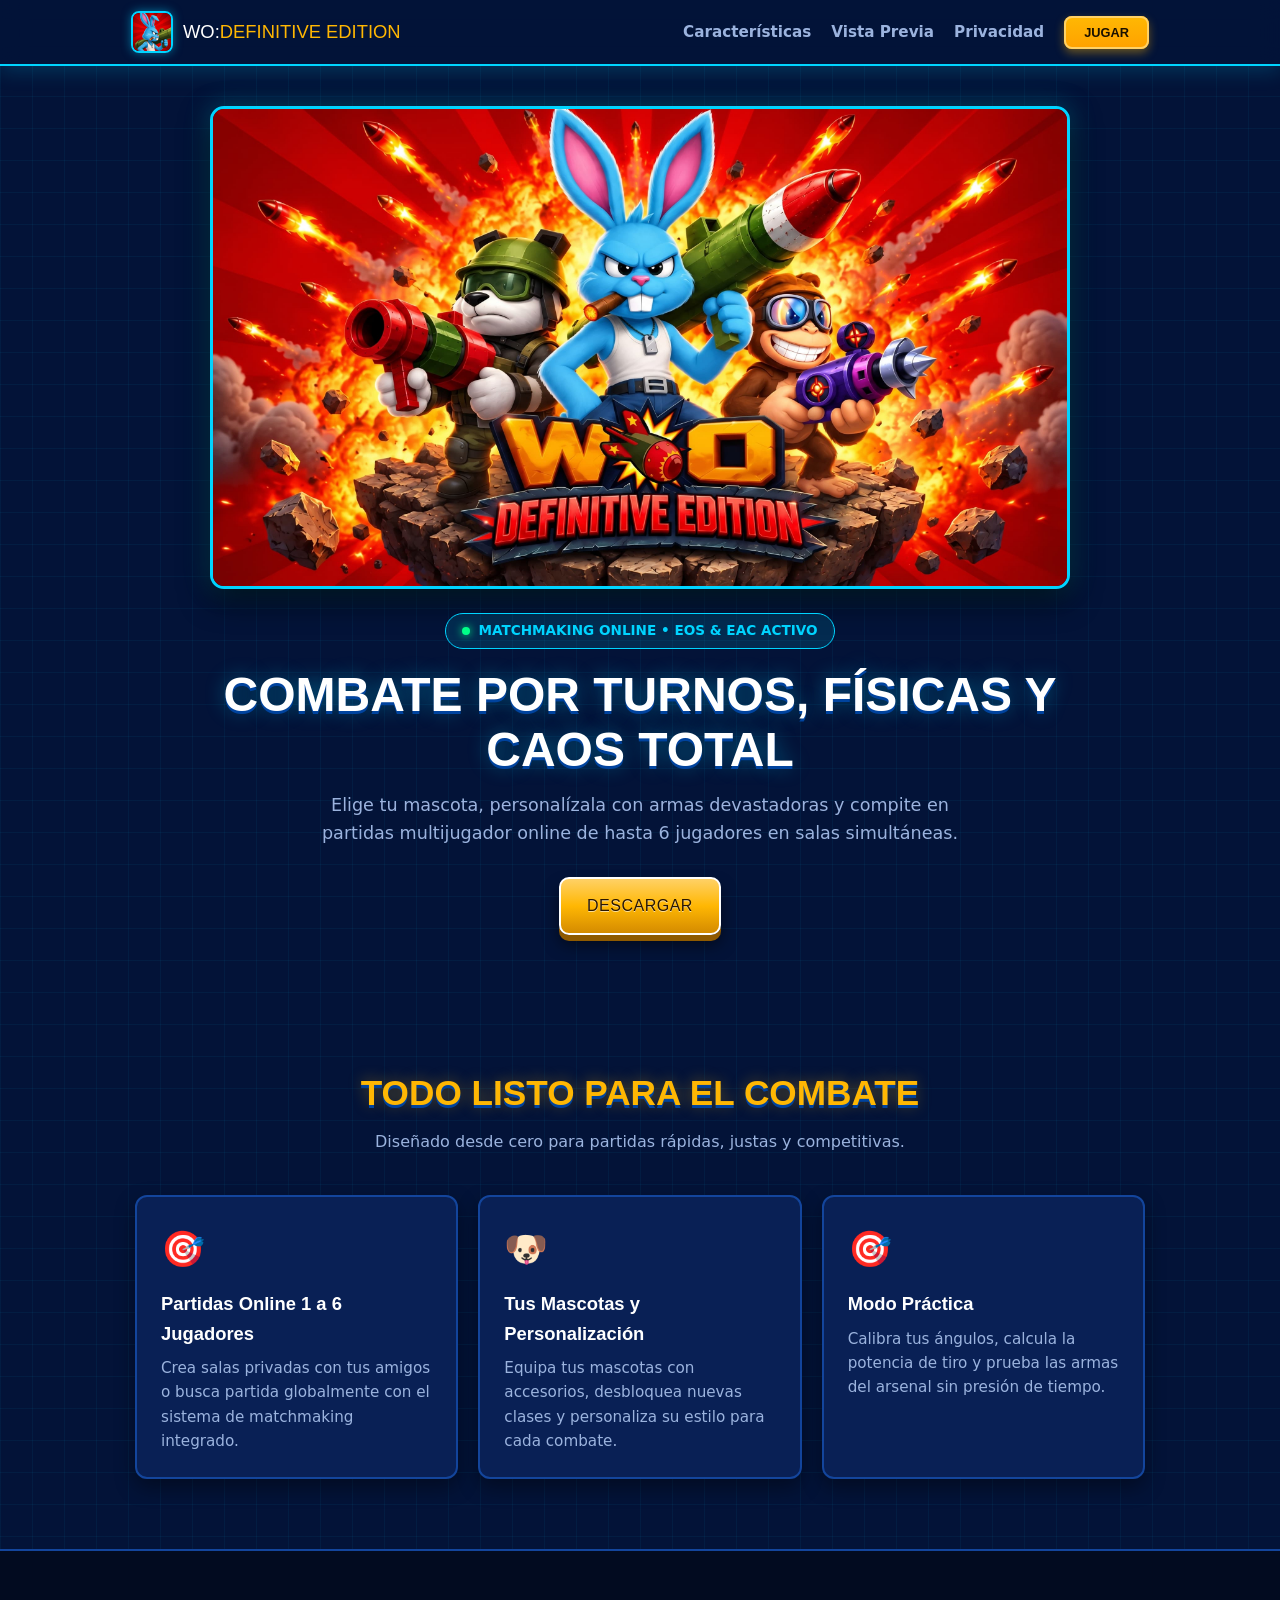
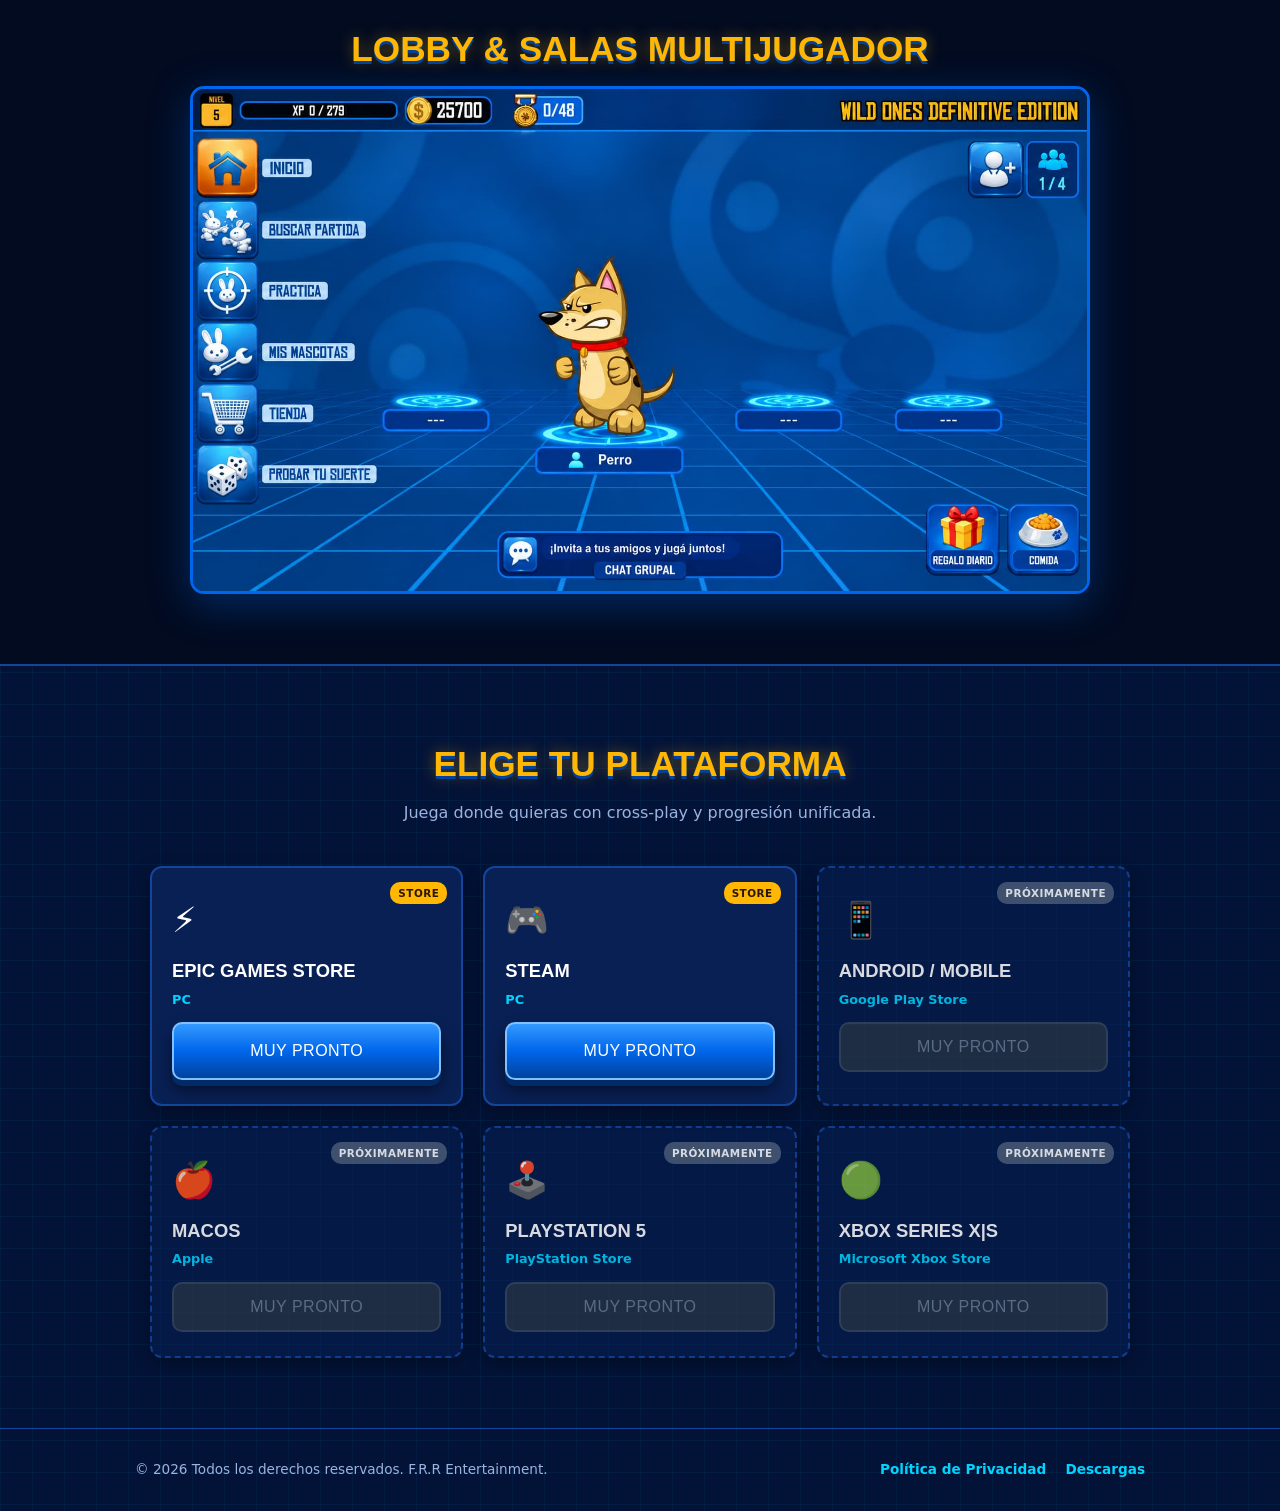
==== commit 6e009285: "Cambios pedidos por Claude" ====
--- a/index.html
+++ b/index.html
@@ -70,7 +70,7 @@
       <div class="game-cards-grid">
         <div class="game-card">
           <div class="card-icon-box">🎯</div>
-          <h3>Partidas Online 1 a 4 Jugadores</h3>
+          <h3>Partidas Online 1 a 6 Jugadores</h3>
           <p>Crea salas privadas con tus amigos o busca partida globalmente con el sistema de matchmaking integrado.</p>
         </div>
 
@@ -108,6 +108,8 @@
       <div class="platforms-grid">
 
         <!-- 1. Epic Games Store -->
+         
+        <!--
         <div class="platform-card">
           <div class="platform-badge badge-store">STORE</div>
           <div class="platform-icon">⚡</div>
@@ -118,7 +120,15 @@
             <li>Lista de amigos integrada</li>
             <li>Sincronización en la nube</li>
           </ul>
-          <a href="#" class="btn-ui btn-blue btn-block">PÁGINA EN EPIC</a>
+          <a href="#" class="btn-ui btn-blue btn-block">MUY PRONTO</a>
+        </div>
+        -->
+        <div class="platform-card">
+          <div class="platform-badge badge-store">STORE</div>
+          <div class="platform-icon">⚡</div>
+          <h3>EPIC GAMES STORE</h3>
+          <p class="platform-meta">PC</p>
+          <a href="#" class="btn-ui btn-blue btn-block">MUY PRONTO</a>
         </div>
 
         <!-- 2. Steam -->
@@ -126,13 +136,8 @@
           <div class="platform-badge badge-store">STORE</div>
           <div class="platform-icon">🎮</div>
           <h3>STEAM</h3>
-          <p class="platform-meta">PC & Steam Deck compatible</p>
-          <ul class="platform-features">
-            <li>Steam Cloud y Logros</li>
-            <li>Optimizado para Steam Deck</li>
-            <li>Comunidad y puntos de encuentro</li>
-          </ul>
-          <a href="#" class="btn-ui btn-blue btn-block">AÑADIR A WISHLIST</a>
+          <p class="platform-meta">PC</p>
+          <a href="#" class="btn-ui btn-blue btn-block">MUY PRONTO</a>
         </div>
 
         <!-- 3. Android / Mobile -->
@@ -140,12 +145,7 @@
           <div class="platform-badge badge-soon">PRÓXIMAMENTE</div>
           <div class="platform-icon">📱</div>
           <h3>ANDROID / MOBILE</h3>
-          <p class="platform-meta">Google Play Store & APK</p>
-          <ul class="platform-features">
-            <li>Controles táctiles rediseñados</li>
-            <li>Cross-play completo con PC</li>
-            <li>Partidas rápidas en cualquier lugar</li>
-          </ul>
+          <p class="platform-meta">Google Play Store</p>
           <button class="btn-ui btn-disabled btn-block" disabled>MUY PRONTO</button>
         </div>
 
@@ -154,12 +154,7 @@
           <div class="platform-badge badge-soon">PRÓXIMAMENTE</div>
           <div class="platform-icon">🍎</div>
           <h3>MACOS</h3>
-          <p class="platform-meta">Apple Silicon & Intel</p>
-          <ul class="platform-features">
-            <li>Optimizado para chips M1/M2/M3/M4</li>
-            <li>Soporte nativo Metal</li>
-            <li>Bajo consumo de batería</li>
-          </ul>
+          <p class="platform-meta">Apple</p>
           <button class="btn-ui btn-disabled btn-block" disabled>MUY PRONTO</button>
         </div>
 
@@ -169,11 +164,6 @@
           <div class="platform-icon">🕹️</div>
           <h3>PLAYSTATION 5</h3>
           <p class="platform-meta">PlayStation Store</p>
-          <ul class="platform-features">
-            <li>Soporte háptico DualSense</li>
-            <li>Modo Rendimiento a 60/120 FPS</li>
-            <li>Cross-play y salas compartidas</li>
-          </ul>
           <button class="btn-ui btn-disabled btn-block" disabled>MUY PRONTO</button>
         </div>
 
@@ -183,11 +173,6 @@
           <div class="platform-icon">🟢</div>
           <h3>XBOX SERIES X|S</h3>
           <p class="platform-meta">Microsoft Xbox Store</p>
-          <ul class="platform-features">
-            <li>Optimizado para Series X|S</li>
-            <li>Smart Delivery habilitado</li>
-            <li>Cross-play con comunidad de PC</li>
-          </ul>
           <button class="btn-ui btn-disabled btn-block" disabled>MUY PRONTO</button>
         </div>
       </div>
@@ -197,7 +182,7 @@
   <!-- Footer -->
   <footer class="footer">
     <div class="container footer-content">
-      <p>&copy; 2026 Todos los derechos reservados. Proyecto independiente.</p>
+      <p>&copy; 2026 Todos los derechos reservados. F.R.R Entertainment.</p>
       <div class="footer-links">
         <a href="privacy.html">Política de Privacidad</a>
         <a href="#download">Descargas</a>
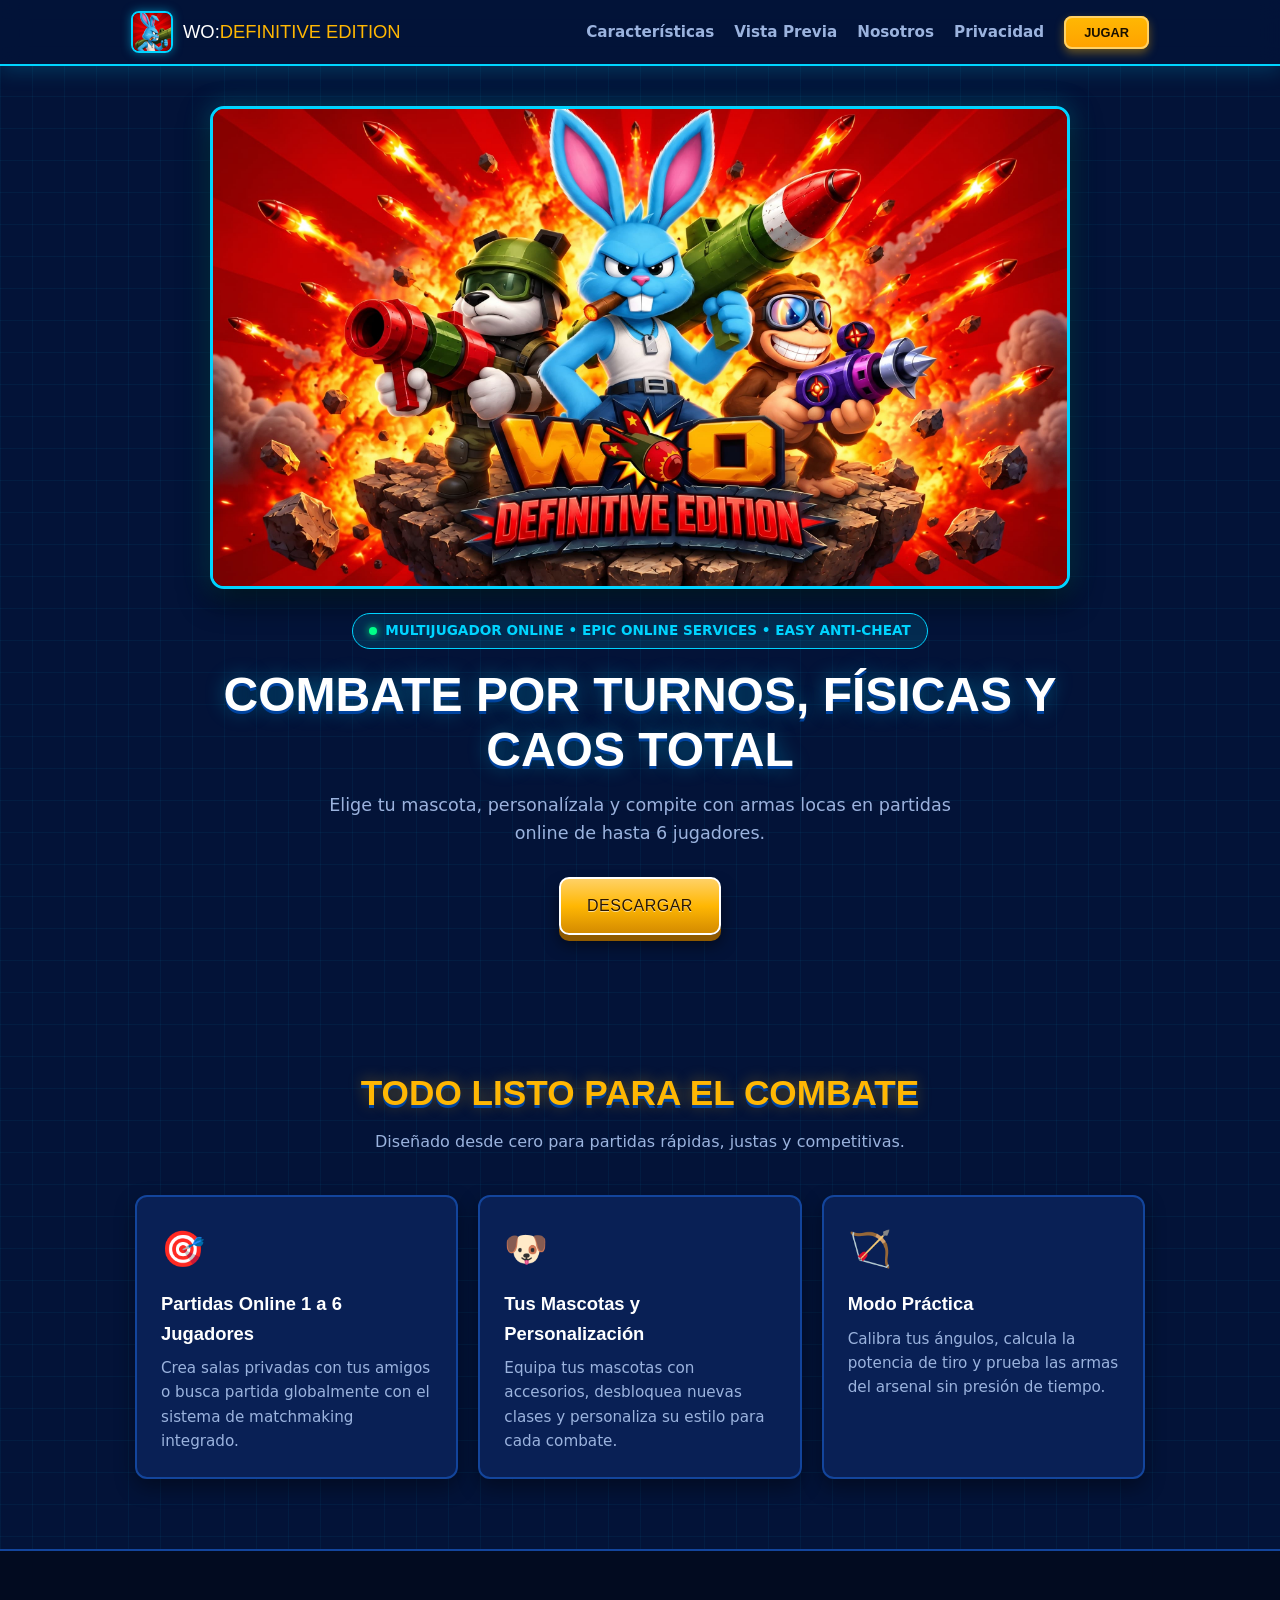
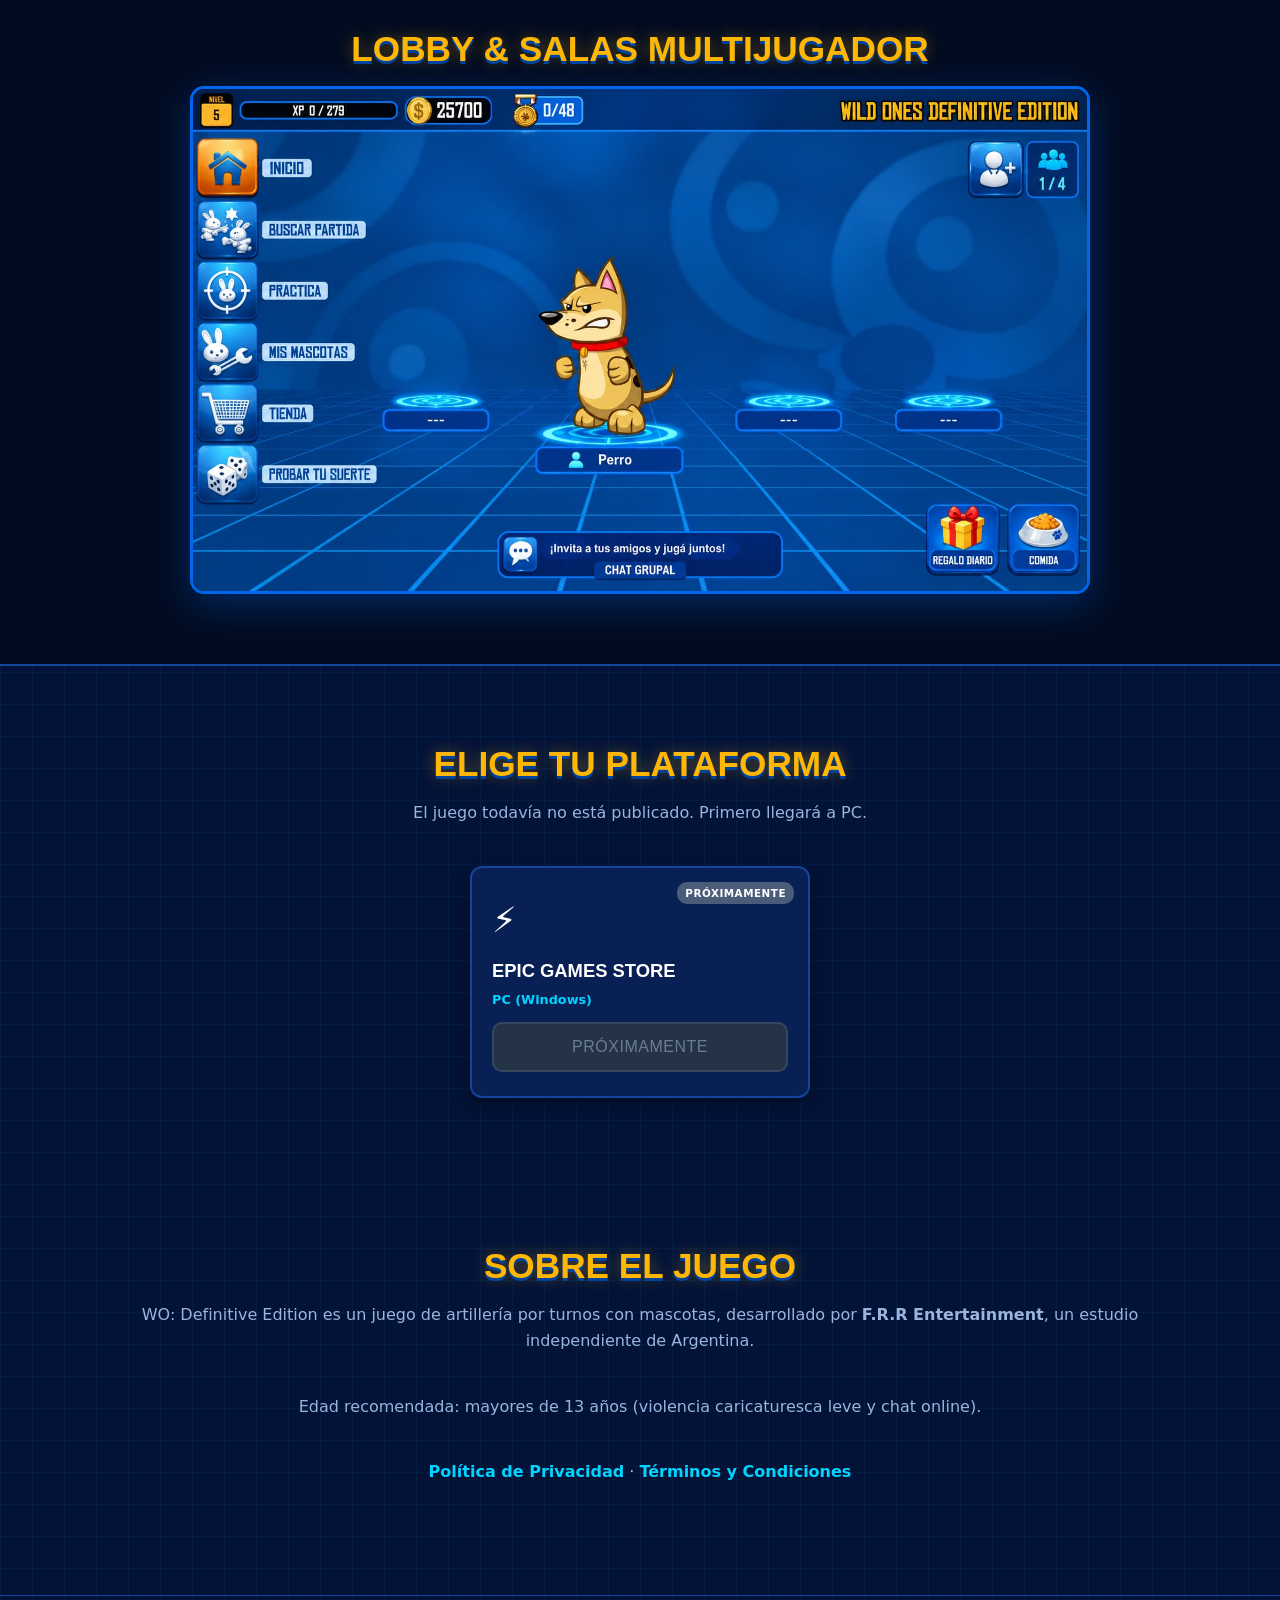
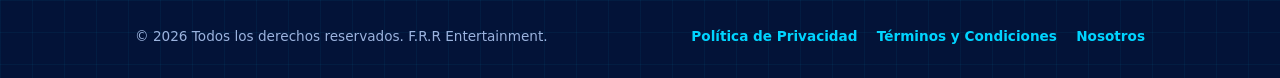
==== commit 2f3de96e: "Pagina: datos reales del juego, seccion Nosotros, privacidad y menores completas Co-Authored-By: Cla" ====
--- a/index.html
+++ b/index.html
@@ -32,6 +32,7 @@
         <ul class="nav-links">
           <li><a href="#features">Características</a></li>
           <li><a href="#preview">Vista Previa</a></li>
+          <li><a href="#about">Nosotros</a></li>
           <li><a href="privacy.html">Privacidad</a></li>
           <li><a href="#download" class="btn-play-nav">JUGAR</a></li>
         </ul>
@@ -47,12 +48,12 @@
       </div>
 
       <div class="hero-status-pill">
-        <span class="pulse-dot"></span> MATCHMAKING ONLINE • EOS & EAC ACTIVO
+        <span class="pulse-dot"></span> MULTIJUGADOR ONLINE • EPIC ONLINE SERVICES • EASY ANTI-CHEAT
       </div>
 
       <h1 class="hero-heading">COMBATE POR TURNOS, FÍSICAS Y CAOS TOTAL</h1>
       <p class="hero-subtext">
-        Elige tu mascota, personalízala con armas devastadoras y compite en partidas multijugador online de hasta 6 jugadores en salas simultáneas.
+        Elige tu mascota, personalízala y compite con armas locas en partidas online de hasta 6 jugadores.
       </p>
 
       <div class="hero-actions">
@@ -81,7 +82,7 @@
         </div>
 
         <div class="game-card">
-          <div class="card-icon-box">🎯</div>
+          <div class="card-icon-box">🏹</div>
           <h3>Modo Práctica</h3>
           <p>Calibra tus ángulos, calcula la potencia de tiro y prueba las armas del arsenal sin presión de tiempo.</p>
         </div>
@@ -103,35 +104,21 @@
   <section id="download" class="section section-download">
     <div class="container text-center">
       <h2 class="section-title">ELIGE TU PLATAFORMA</h2>
-      <p class="section-subtitle">Juega donde quieras con cross-play y progresión unificada.</p>
+      <p class="section-subtitle">El juego todavía no está publicado. Primero llegará a PC.</p>
 
-      <div class="platforms-grid">
+      <div class="platforms-grid single">
 
         <!-- 1. Epic Games Store -->
-         
-        <!--
         <div class="platform-card">
-          <div class="platform-badge badge-store">STORE</div>
+          <div class="platform-badge badge-soon">PRÓXIMAMENTE</div>
           <div class="platform-icon">⚡</div>
           <h3>EPIC GAMES STORE</h3>
-          <p class="platform-meta">Versión oficial verificada</p>
-          <ul class="platform-features">
-            <li>Logros de Epic Games</li>
-            <li>Lista de amigos integrada</li>
-            <li>Sincronización en la nube</li>
-          </ul>
-          <a href="#" class="btn-ui btn-blue btn-block">MUY PRONTO</a>
-        </div>
-        -->
-        <div class="platform-card">
-          <div class="platform-badge badge-store">STORE</div>
-          <div class="platform-icon">⚡</div>
-          <h3>EPIC GAMES STORE</h3>
-          <p class="platform-meta">PC</p>
-          <a href="#" class="btn-ui btn-blue btn-block">MUY PRONTO</a>
+          <p class="platform-meta">PC (Windows)</p>
+          <button class="btn-ui btn-disabled btn-block" disabled>PRÓXIMAMENTE</button>
         </div>
 
-        <!-- 2. Steam -->
+        <!-- Plataformas para mas adelante (sacar el comentario cuando sea real):
+
         <div class="platform-card">
           <div class="platform-badge badge-store">STORE</div>
           <div class="platform-icon">🎮</div>
@@ -140,7 +127,7 @@
           <a href="#" class="btn-ui btn-blue btn-block">MUY PRONTO</a>
         </div>
 
-        <!-- 3. Android / Mobile -->
+         3. Android / Mobile 
         <div class="platform-card coming-soon">
           <div class="platform-badge badge-soon">PRÓXIMAMENTE</div>
           <div class="platform-icon">📱</div>
@@ -149,7 +136,7 @@
           <button class="btn-ui btn-disabled btn-block" disabled>MUY PRONTO</button>
         </div>
 
-        <!-- 4. macOS -->
+         4. macOS 
         <div class="platform-card coming-soon">
           <div class="platform-badge badge-soon">PRÓXIMAMENTE</div>
           <div class="platform-icon">🍎</div>
@@ -158,7 +145,7 @@
           <button class="btn-ui btn-disabled btn-block" disabled>MUY PRONTO</button>
         </div>
 
-        <!-- 5. PlayStation 5 (Nuevo) -->
+         5. PlayStation 5 (Nuevo) 
         <div class="platform-card coming-soon">
           <div class="platform-badge badge-soon">PRÓXIMAMENTE</div>
           <div class="platform-icon">🕹️</div>
@@ -167,7 +154,7 @@
           <button class="btn-ui btn-disabled btn-block" disabled>MUY PRONTO</button>
         </div>
 
-        <!-- 6. Xbox Series X|S (Nuevo) -->
+         6. Xbox Series X|S (Nuevo) 
         <div class="platform-card coming-soon">
           <div class="platform-badge badge-soon">PRÓXIMAMENTE</div>
           <div class="platform-icon">🟢</div>
@@ -175,7 +162,18 @@
           <p class="platform-meta">Microsoft Xbox Store</p>
           <button class="btn-ui btn-disabled btn-block" disabled>MUY PRONTO</button>
         </div>
+        -->
       </div>
+    </div>
+  </section>
+
+  <!-- Quienes somos -->
+  <section id="about" class="section">
+    <div class="container text-center">
+      <h2 class="section-title">SOBRE EL JUEGO</h2>
+      <p class="section-subtitle">WO: Definitive Edition es un juego de artillería por turnos con mascotas, desarrollado por <strong>F.R.R Entertainment</strong>, un estudio independiente de Argentina.</p>
+      <p class="section-subtitle">Edad recomendada: mayores de 13 años (violencia caricaturesca leve y chat online).</p>
+      <p class="section-subtitle about-links"><a href="privacy.html">Política de Privacidad</a> · <a href="privacy.html#terms">Términos y Condiciones</a></p>
     </div>
   </section>
 
@@ -185,7 +183,8 @@
       <p>&copy; 2026 Todos los derechos reservados. F.R.R Entertainment.</p>
       <div class="footer-links">
         <a href="privacy.html">Política de Privacidad</a>
-        <a href="#download">Descargas</a>
+        <a href="privacy.html#terms">Términos y Condiciones</a>
+        <a href="#about">Nosotros</a>
       </div>
     </div>
   </footer>
--- a/Css/style.css
+++ b/Css/style.css
@@ -927,4 +927,15 @@
     width: 100%;
     font-size: 0.85rem;
   }
-}+}
+/* Seccion "Sobre el juego" y una sola plataforma centrada */
+.about-links a {
+  color: var(--grid-cyan);
+  font-weight: 700;
+  text-decoration: none;
+}
+.about-links a:hover { text-decoration: underline; }
+.platforms-grid.single {
+  grid-template-columns: minmax(0, 340px);
+  justify-content: center;
+}
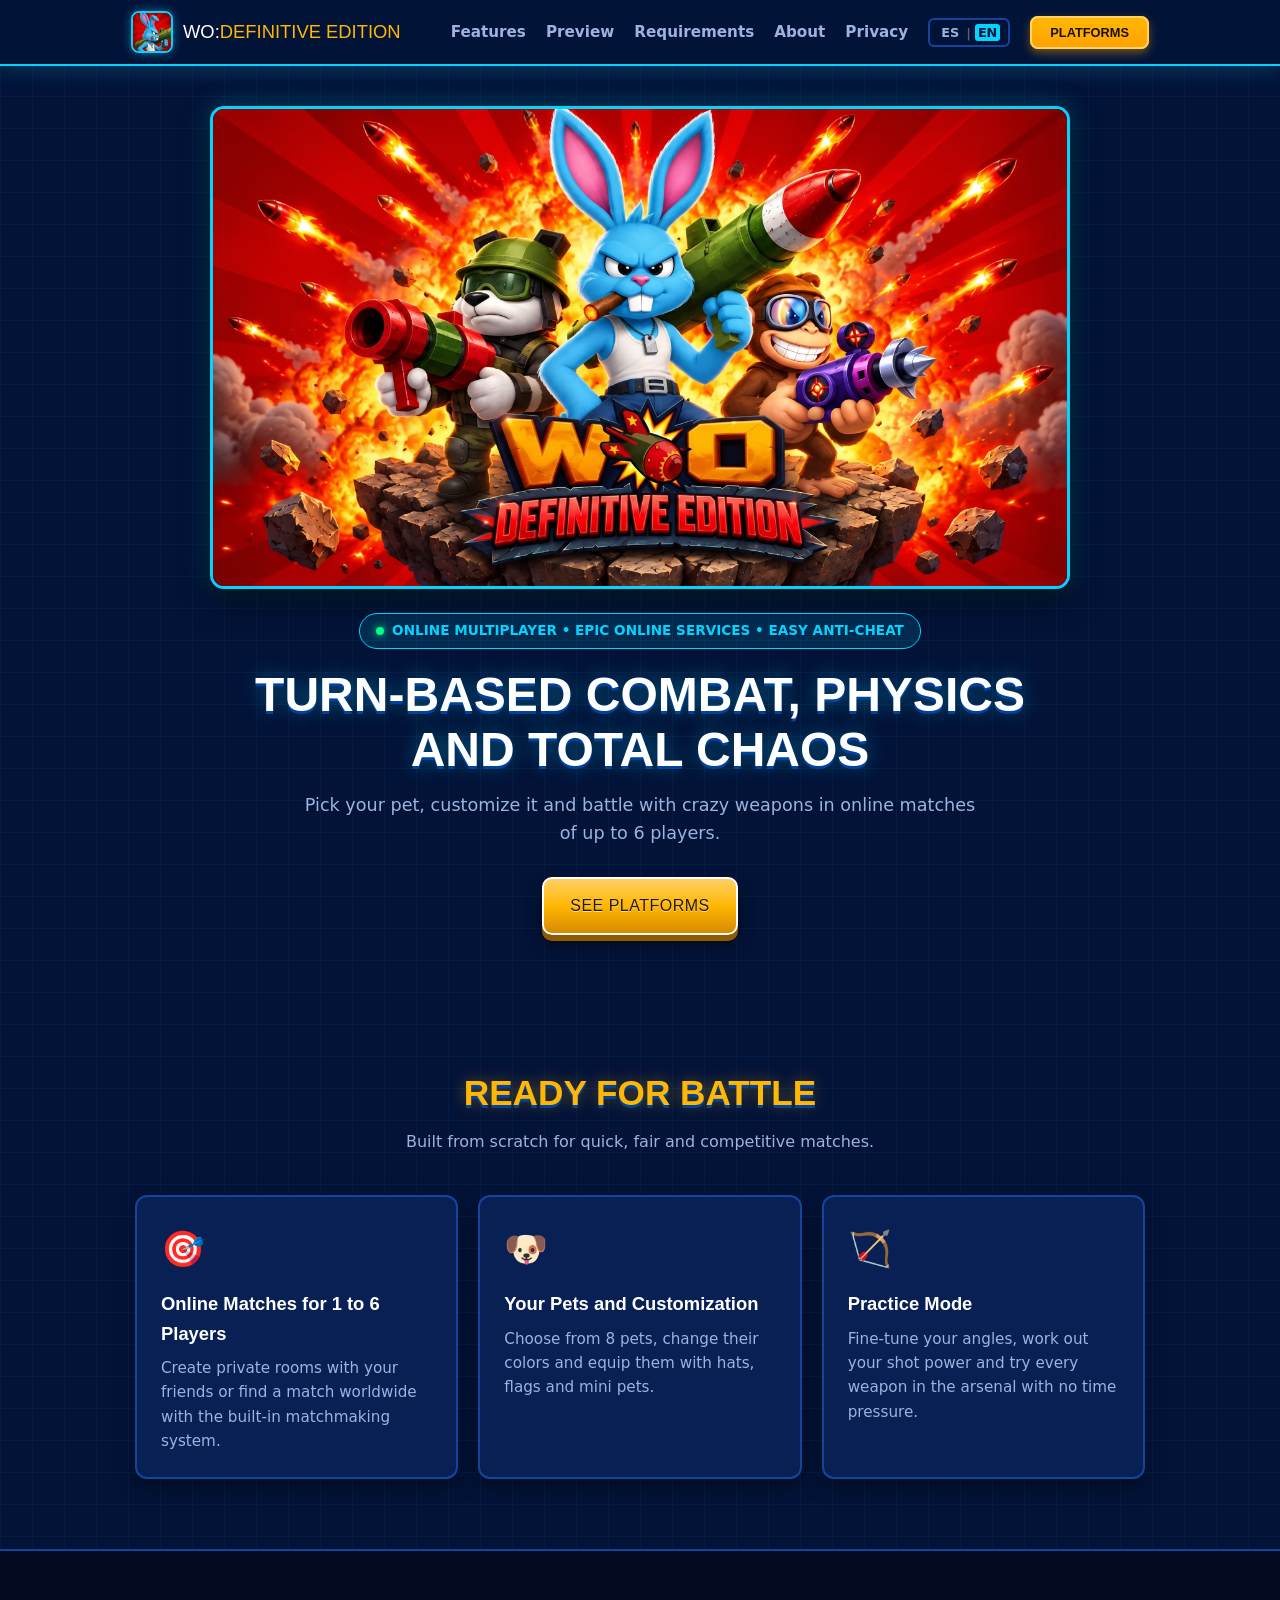
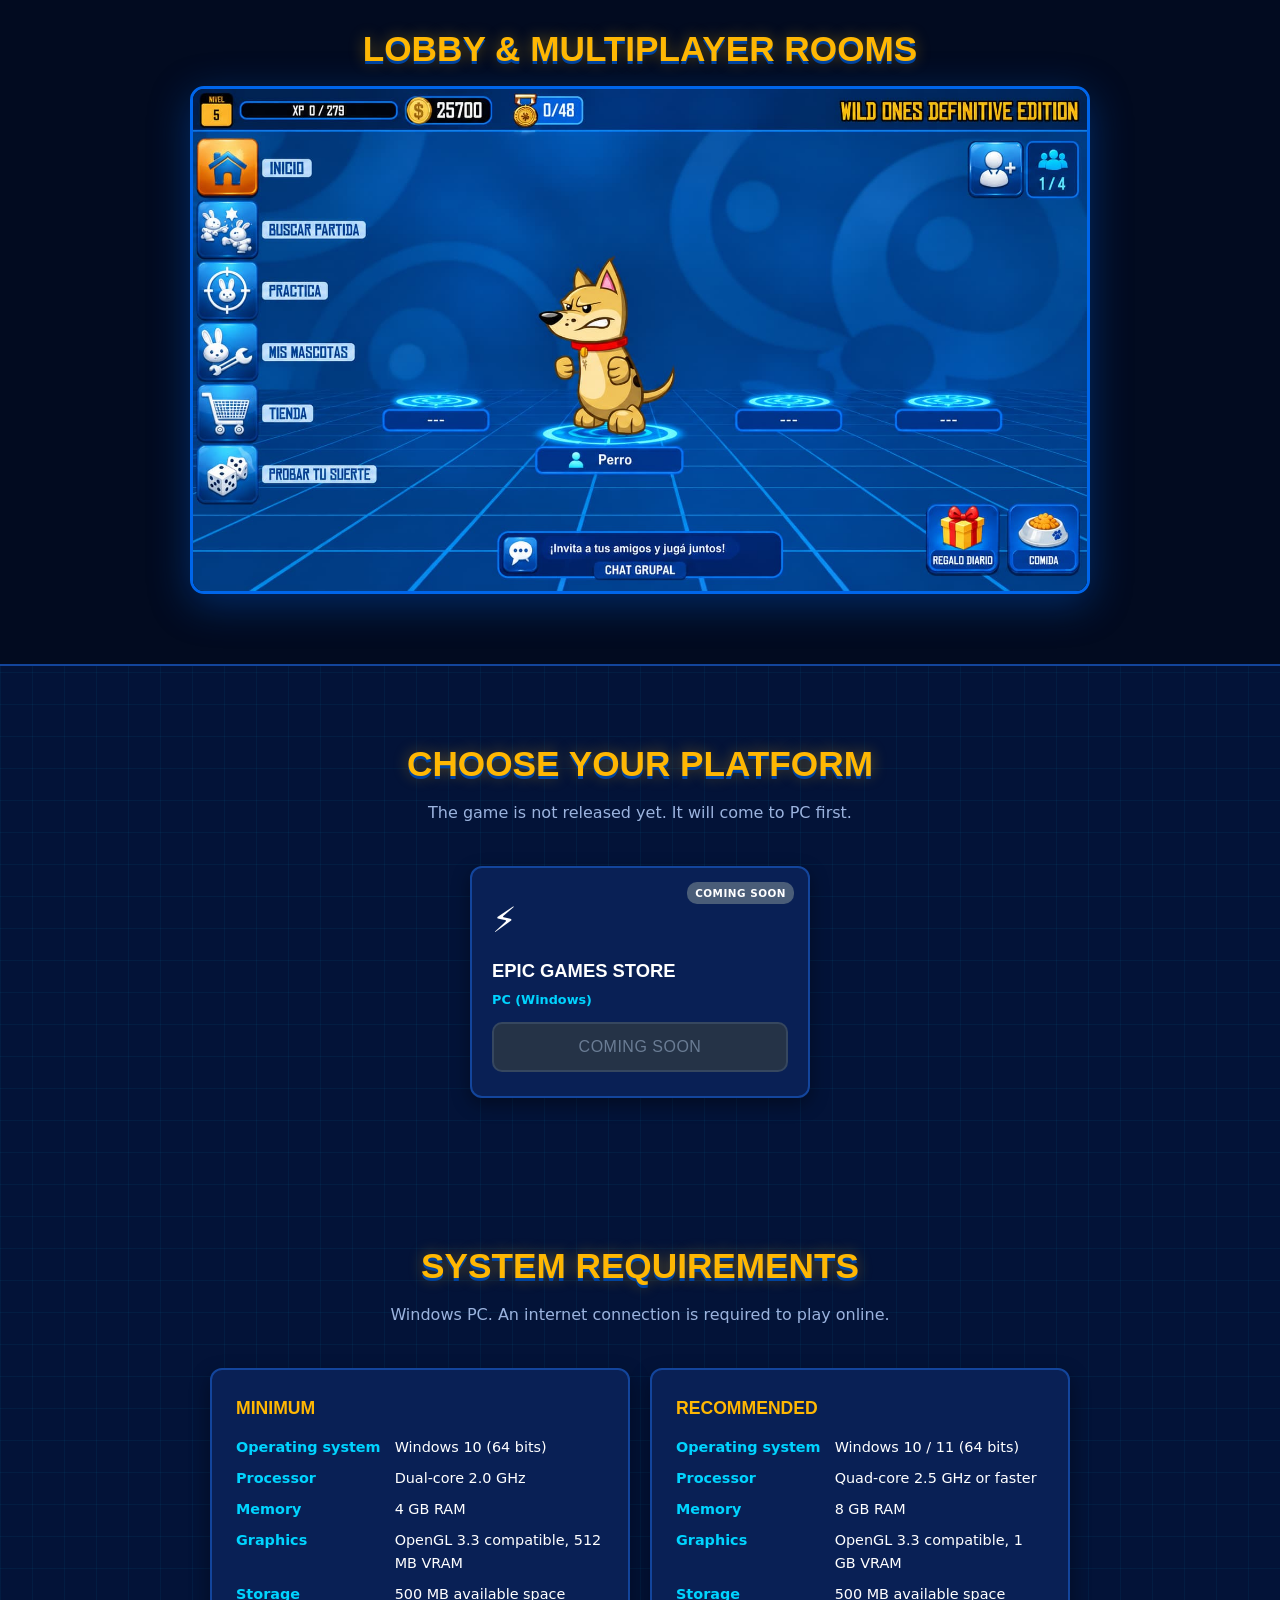
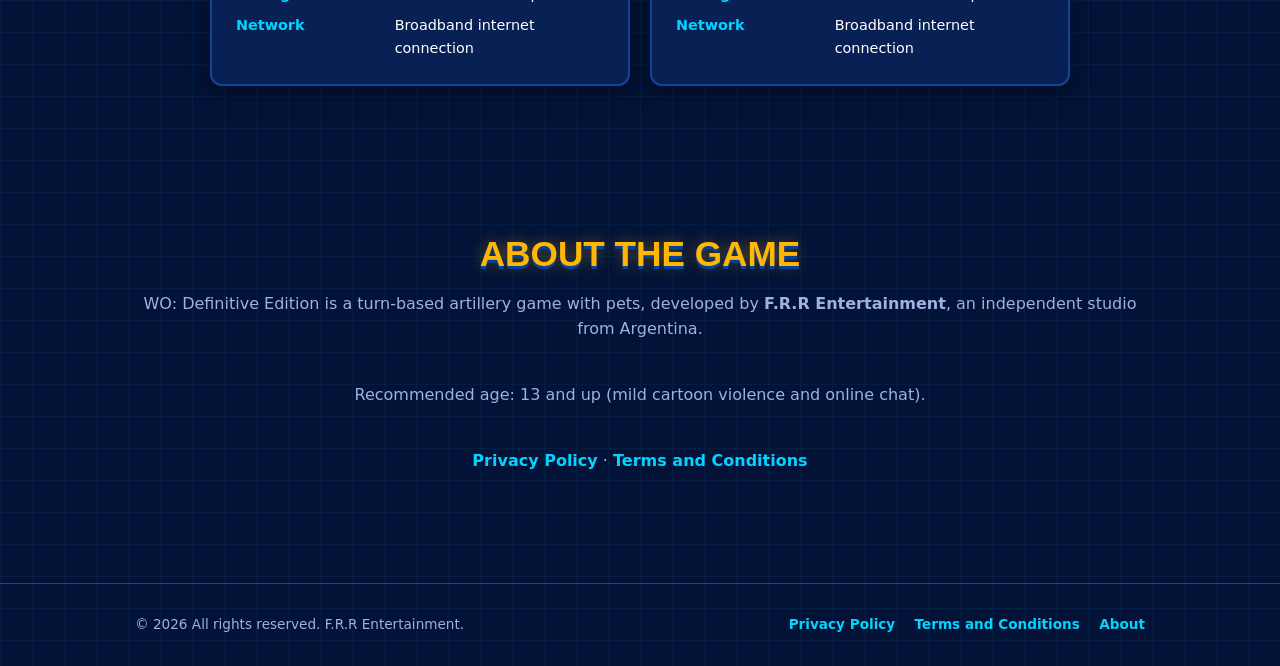
==== commit 140d039b: "Pagina en ingles (boton ES/EN), requisitos del sistema y menu del celular Co-Authored-By: Claude Opu" ====
--- a/index.html
+++ b/index.html
@@ -3,6 +3,7 @@
 <head>
   <meta charset="UTF-8" />
   <meta name="viewport" content="width=device-width, initial-scale=1.0" />
+  <meta name="description" content="WO: Definitive Edition, juego de artillería por turnos con mascotas. Desarrollado por F.R.R Entertainment." />
   <link rel="icon" type="image/jpeg" href="Assets/Logo.jpg" />
   <title>WO Definitive Edition</title>
   <link rel="stylesheet" href="Css/style.css" />
@@ -12,7 +13,7 @@
 </head>
 <body>
 
-<!-- Barra de navegación con Menú Hamburguesa en móvil -->
+  <!-- Barra de navegación con Menú Hamburguesa en móvil -->
   <header class="navbar">
     <div class="container nav-content">
       <a href="index.html" class="logo-brand">
@@ -21,7 +22,7 @@
       </a>
 
       <!-- Botón de apertura para móviles -->
-      <button class="nav-toggle" id="navToggle" aria-label="Abrir menú">
+      <button class="nav-toggle" id="navToggle" aria-label="Abrir menú" data-i18n-aria="nav_open">
         <span></span>
         <span></span>
         <span></span>
@@ -30,11 +31,13 @@
       <!-- Menú de enlaces -->
       <nav class="nav-menu" id="navMenu">
         <ul class="nav-links">
-          <li><a href="#features">Características</a></li>
-          <li><a href="#preview">Vista Previa</a></li>
-          <li><a href="#about">Nosotros</a></li>
-          <li><a href="privacy.html">Privacidad</a></li>
-          <li><a href="#download" class="btn-play-nav">JUGAR</a></li>
+          <li><a href="#features" data-i18n="nav_features">Características</a></li>
+          <li><a href="#preview" data-i18n="nav_preview">Vista Previa</a></li>
+          <li><a href="#requirements" data-i18n="nav_requirements">Requisitos</a></li>
+          <li><a href="#about" data-i18n="nav_about">Nosotros</a></li>
+          <li><a href="privacy.html" data-i18n="nav_privacy">Privacidad</a></li>
+          <li><button type="button" class="lang-toggle" data-lang-toggle aria-label="Cambiar idioma / Change language"><span class="lang-opt" data-lang="es">ES</span><span class="lang-sep">|</span><span class="lang-opt" data-lang="en">EN</span></button></li>
+          <li><a href="#download" class="btn-play-nav" data-i18n="nav_platforms">PLATAFORMAS</a></li>
         </ul>
       </nav>
     </div>
@@ -44,47 +47,47 @@
   <section class="hero-section">
     <div class="container hero-container">
       <div class="banner-frame">
-        <img src="Assets/Banner.png" alt="Banner Oficial" class="img-banner-main" />
+        <img src="Assets/Banner.png" alt="WO: Definitive Edition" class="img-banner-main" />
       </div>
 
       <div class="hero-status-pill">
-        <span class="pulse-dot"></span> MULTIJUGADOR ONLINE • EPIC ONLINE SERVICES • EASY ANTI-CHEAT
-      </div>
-
-      <h1 class="hero-heading">COMBATE POR TURNOS, FÍSICAS Y CAOS TOTAL</h1>
-      <p class="hero-subtext">
+        <span class="pulse-dot"></span> <span data-i18n="hero_pill">MULTIJUGADOR ONLINE • EPIC ONLINE SERVICES • EASY ANTI-CHEAT</span>
+      </div>
+
+      <h1 class="hero-heading" data-i18n="hero_title">COMBATE POR TURNOS, FÍSICAS Y CAOS TOTAL</h1>
+      <p class="hero-subtext" data-i18n="hero_text">
         Elige tu mascota, personalízala y compite con armas locas en partidas online de hasta 6 jugadores.
       </p>
 
       <div class="hero-actions">
-        <a href="#download" class="btn-ui btn-yellow">DESCARGAR</a>
-      </div>
-    </div>
-  </section>
-
-  <!-- Sección de Modos & Características (Basado en tu menú) -->
+        <a href="#download" class="btn-ui btn-yellow" data-i18n="hero_button">VER PLATAFORMAS</a>
+      </div>
+    </div>
+  </section>
+
+  <!-- Características -->
   <section id="features" class="section">
     <div class="container">
-      <h2 class="section-title">TODO LISTO PARA EL COMBATE</h2>
-      <p class="section-subtitle">Diseñado desde cero para partidas rápidas, justas y competitivas.</p>
+      <h2 class="section-title" data-i18n="features_title">TODO LISTO PARA EL COMBATE</h2>
+      <p class="section-subtitle" data-i18n="features_sub">Diseñado desde cero para partidas rápidas, justas y competitivas.</p>
 
       <div class="game-cards-grid">
         <div class="game-card">
           <div class="card-icon-box">🎯</div>
-          <h3>Partidas Online 1 a 6 Jugadores</h3>
-          <p>Crea salas privadas con tus amigos o busca partida globalmente con el sistema de matchmaking integrado.</p>
+          <h3 data-i18n="card1_title">Partidas Online 1 a 6 Jugadores</h3>
+          <p data-i18n="card1_text">Crea salas privadas con tus amigos o busca partida globalmente con el sistema de matchmaking integrado.</p>
         </div>
 
         <div class="game-card">
           <div class="card-icon-box">🐶</div>
-          <h3>Tus Mascotas y Personalización</h3>
-          <p>Equipa tus mascotas con accesorios, desbloquea nuevas clases y personaliza su estilo para cada combate.</p>
+          <h3 data-i18n="card2_title">Tus Mascotas y Personalización</h3>
+          <p data-i18n="card2_text">Elige entre 8 mascotas, cambia sus colores y equípalas con sombreros, banderas y mini mascotas.</p>
         </div>
 
         <div class="game-card">
           <div class="card-icon-box">🏹</div>
-          <h3>Modo Práctica</h3>
-          <p>Calibra tus ángulos, calcula la potencia de tiro y prueba las armas del arsenal sin presión de tiempo.</p>
+          <h3 data-i18n="card3_title">Modo Práctica</h3>
+          <p data-i18n="card3_text">Calibra tus ángulos, calcula la potencia de tiro y prueba las armas del arsenal sin presión de tiempo.</p>
         </div>
       </div>
     </div>
@@ -93,76 +96,106 @@
   <!-- Vista Previa del Menú del Juego -->
   <section id="preview" class="section section-lobby">
     <div class="container text-center">
-      <h2 class="section-title">LOBBY & SALAS MULTIJUGADOR</h2>  
+      <h2 class="section-title" data-i18n="preview_title">LOBBY & SALAS MULTIJUGADOR</h2>
       <div class="screenshot-wrapper">
-        <img src="Assets/Menu.png" alt="Menú Principal del Juego" class="screenshot-img" />
-      </div>
-    </div>
-  </section>
-
- <!-- Sección Multiplataforma de Descargas -->
+        <img src="Assets/Menu.png" alt="Menú principal del juego" class="screenshot-img" data-i18n-alt="preview_alt" />
+      </div>
+    </div>
+  </section>
+
+  <!-- Plataformas -->
   <section id="download" class="section section-download">
     <div class="container text-center">
-      <h2 class="section-title">ELIGE TU PLATAFORMA</h2>
-      <p class="section-subtitle">El juego todavía no está publicado. Primero llegará a PC.</p>
+      <h2 class="section-title" data-i18n="platforms_title">ELIGE TU PLATAFORMA</h2>
+      <p class="section-subtitle" data-i18n="platforms_sub">El juego todavía no está publicado. Primero llegará a PC.</p>
 
       <div class="platforms-grid single">
 
         <!-- 1. Epic Games Store -->
         <div class="platform-card">
-          <div class="platform-badge badge-soon">PRÓXIMAMENTE</div>
+          <div class="platform-badge badge-soon" data-i18n="soon">PRÓXIMAMENTE</div>
           <div class="platform-icon">⚡</div>
           <h3>EPIC GAMES STORE</h3>
           <p class="platform-meta">PC (Windows)</p>
-          <button class="btn-ui btn-disabled btn-block" disabled>PRÓXIMAMENTE</button>
+          <button class="btn-ui btn-disabled btn-block" disabled data-i18n="soon">PRÓXIMAMENTE</button>
         </div>
 
         <!-- Plataformas para mas adelante (sacar el comentario cuando sea real):
 
         <div class="platform-card">
-          <div class="platform-badge badge-store">STORE</div>
+          <div class="platform-badge badge-soon" data-i18n="soon">PRÓXIMAMENTE</div>
           <div class="platform-icon">🎮</div>
           <h3>STEAM</h3>
-          <p class="platform-meta">PC</p>
-          <a href="#" class="btn-ui btn-blue btn-block">MUY PRONTO</a>
-        </div>
-
-         3. Android / Mobile 
-        <div class="platform-card coming-soon">
-          <div class="platform-badge badge-soon">PRÓXIMAMENTE</div>
+          <p class="platform-meta">PC (Windows)</p>
+          <button class="btn-ui btn-disabled btn-block" disabled data-i18n="soon">PRÓXIMAMENTE</button>
+        </div>
+
+        <div class="platform-card coming-soon">
+          <div class="platform-badge badge-soon" data-i18n="soon">PRÓXIMAMENTE</div>
           <div class="platform-icon">📱</div>
           <h3>ANDROID / MOBILE</h3>
           <p class="platform-meta">Google Play Store</p>
-          <button class="btn-ui btn-disabled btn-block" disabled>MUY PRONTO</button>
-        </div>
-
-         4. macOS 
-        <div class="platform-card coming-soon">
-          <div class="platform-badge badge-soon">PRÓXIMAMENTE</div>
+          <button class="btn-ui btn-disabled btn-block" disabled data-i18n="soon">PRÓXIMAMENTE</button>
+        </div>
+
+        <div class="platform-card coming-soon">
+          <div class="platform-badge badge-soon" data-i18n="soon">PRÓXIMAMENTE</div>
           <div class="platform-icon">🍎</div>
           <h3>MACOS</h3>
           <p class="platform-meta">Apple</p>
-          <button class="btn-ui btn-disabled btn-block" disabled>MUY PRONTO</button>
-        </div>
-
-         5. PlayStation 5 (Nuevo) 
-        <div class="platform-card coming-soon">
-          <div class="platform-badge badge-soon">PRÓXIMAMENTE</div>
+          <button class="btn-ui btn-disabled btn-block" disabled data-i18n="soon">PRÓXIMAMENTE</button>
+        </div>
+
+        <div class="platform-card coming-soon">
+          <div class="platform-badge badge-soon" data-i18n="soon">PRÓXIMAMENTE</div>
           <div class="platform-icon">🕹️</div>
           <h3>PLAYSTATION 5</h3>
           <p class="platform-meta">PlayStation Store</p>
-          <button class="btn-ui btn-disabled btn-block" disabled>MUY PRONTO</button>
-        </div>
-
-         6. Xbox Series X|S (Nuevo) 
-        <div class="platform-card coming-soon">
-          <div class="platform-badge badge-soon">PRÓXIMAMENTE</div>
+          <button class="btn-ui btn-disabled btn-block" disabled data-i18n="soon">PRÓXIMAMENTE</button>
+        </div>
+
+        <div class="platform-card coming-soon">
+          <div class="platform-badge badge-soon" data-i18n="soon">PRÓXIMAMENTE</div>
           <div class="platform-icon">🟢</div>
           <h3>XBOX SERIES X|S</h3>
           <p class="platform-meta">Microsoft Xbox Store</p>
-          <button class="btn-ui btn-disabled btn-block" disabled>MUY PRONTO</button>
+          <button class="btn-ui btn-disabled btn-block" disabled data-i18n="soon">PRÓXIMAMENTE</button>
         </div>
         -->
+      </div>
+    </div>
+  </section>
+
+  <!-- Requisitos del sistema -->
+  <section id="requirements" class="section">
+    <div class="container text-center">
+      <h2 class="section-title" data-i18n="req_title">REQUISITOS DEL SISTEMA</h2>
+      <p class="section-subtitle" data-i18n="req_sub">PC con Windows. Se necesita conexión a internet para jugar online.</p>
+
+      <div class="req-grid">
+        <div class="req-card">
+          <h3 data-i18n="req_min">MÍNIMOS</h3>
+          <dl class="req-list">
+            <dt data-i18n="req_os">Sistema operativo</dt><dd>Windows 10 (64 bits)</dd>
+            <dt data-i18n="req_cpu">Procesador</dt><dd data-i18n="req_cpu_min">Doble núcleo de 2,0 GHz</dd>
+            <dt data-i18n="req_ram">Memoria</dt><dd>4 GB RAM</dd>
+            <dt data-i18n="req_gpu">Gráficos</dt><dd data-i18n="req_gpu_min">Compatible con OpenGL 3.3, 512 MB de video</dd>
+            <dt data-i18n="req_disk">Almacenamiento</dt><dd data-i18n="req_disk_val">500 MB de espacio libre</dd>
+            <dt data-i18n="req_net">Red</dt><dd data-i18n="req_net_val">Conexión a internet de banda ancha</dd>
+          </dl>
+        </div>
+
+        <div class="req-card">
+          <h3 data-i18n="req_rec">RECOMENDADOS</h3>
+          <dl class="req-list">
+            <dt data-i18n="req_os">Sistema operativo</dt><dd>Windows 10 / 11 (64 bits)</dd>
+            <dt data-i18n="req_cpu">Procesador</dt><dd data-i18n="req_cpu_rec">Cuatro núcleos de 2,5 GHz o más</dd>
+            <dt data-i18n="req_ram">Memoria</dt><dd>8 GB RAM</dd>
+            <dt data-i18n="req_gpu">Gráficos</dt><dd data-i18n="req_gpu_rec">Compatible con OpenGL 3.3, 1 GB de video</dd>
+            <dt data-i18n="req_disk">Almacenamiento</dt><dd data-i18n="req_disk_val">500 MB de espacio libre</dd>
+            <dt data-i18n="req_net">Red</dt><dd data-i18n="req_net_val">Conexión a internet de banda ancha</dd>
+          </dl>
+        </div>
       </div>
     </div>
   </section>
@@ -170,25 +203,26 @@
   <!-- Quienes somos -->
   <section id="about" class="section">
     <div class="container text-center">
-      <h2 class="section-title">SOBRE EL JUEGO</h2>
-      <p class="section-subtitle">WO: Definitive Edition es un juego de artillería por turnos con mascotas, desarrollado por <strong>F.R.R Entertainment</strong>, un estudio independiente de Argentina.</p>
-      <p class="section-subtitle">Edad recomendada: mayores de 13 años (violencia caricaturesca leve y chat online).</p>
-      <p class="section-subtitle about-links"><a href="privacy.html">Política de Privacidad</a> · <a href="privacy.html#terms">Términos y Condiciones</a></p>
+      <h2 class="section-title" data-i18n="about_title">SOBRE EL JUEGO</h2>
+      <p class="section-subtitle" data-i18n="about_text">WO: Definitive Edition es un juego de artillería por turnos con mascotas, desarrollado por <strong>F.R.R Entertainment</strong>, un estudio independiente de Argentina.</p>
+      <p class="section-subtitle" data-i18n="about_age">Edad recomendada: mayores de 13 años (violencia caricaturesca leve y chat online).</p>
+      <p class="section-subtitle about-links"><a href="privacy.html" data-i18n="link_privacy">Política de Privacidad</a> · <a href="privacy.html#terms" data-i18n="link_terms">Términos y Condiciones</a></p>
     </div>
   </section>
 
   <!-- Footer -->
   <footer class="footer">
     <div class="container footer-content">
-      <p>&copy; 2026 Todos los derechos reservados. F.R.R Entertainment.</p>
+      <p data-i18n="footer_rights">&copy; 2026 Todos los derechos reservados. F.R.R Entertainment.</p>
       <div class="footer-links">
-        <a href="privacy.html">Política de Privacidad</a>
-        <a href="privacy.html#terms">Términos y Condiciones</a>
-        <a href="#about">Nosotros</a>
+        <a href="privacy.html" data-i18n="link_privacy">Política de Privacidad</a>
+        <a href="privacy.html#terms" data-i18n="link_terms">Términos y Condiciones</a>
+        <a href="#about" data-i18n="nav_about">Nosotros</a>
       </div>
     </div>
   </footer>
 
+  <script src="Js/i18n.js"></script>
   <script src="Js/main.js"></script>
 </body>
 </html>
--- a/Css/style.css
+++ b/Css/style.css
@@ -939,3 +939,84 @@
   grid-template-columns: minmax(0, 340px);
   justify-content: center;
 }
+
+/* Selector de idioma ES | EN */
+.lang-toggle {
+  display: inline-flex;
+  align-items: center;
+  gap: 4px;
+  background: transparent;
+  border: 2px solid var(--ui-card-border);
+  border-radius: 6px;
+  padding: 4px 8px;
+  cursor: pointer;
+  font-family: var(--font-text);
+  font-weight: 800;
+  font-size: 0.8rem;
+  color: var(--text-dim);
+}
+.lang-toggle:hover { border-color: var(--grid-cyan); }
+.lang-toggle:focus-visible { outline: 2px solid var(--grid-cyan); outline-offset: 2px; }
+.lang-opt { padding: 1px 3px; border-radius: 3px; }
+.lang-opt.active { color: #031338; background: var(--grid-cyan); }
+.lang-sep { opacity: 0.5; }
+
+/* Requisitos del sistema */
+.req-grid {
+  display: grid;
+  grid-template-columns: repeat(2, minmax(0, 1fr));
+  gap: 20px;
+  max-width: 860px;
+  margin: 0 auto;
+  text-align: left;
+}
+.req-card {
+  background: var(--ui-card-bg);
+  border: 2px solid var(--ui-card-border);
+  border-radius: 12px;
+  padding: 24px;
+  box-shadow: 0 8px 20px rgba(0, 0, 0, 0.4);
+}
+.req-card h3 {
+  font-family: var(--font-arcade);
+  color: var(--ui-yellow);
+  margin: 0 0 14px;
+  font-size: 1.1rem;
+}
+.req-list {
+  display: grid;
+  grid-template-columns: auto 1fr;
+  gap: 8px 14px;
+  margin: 0;
+}
+.req-list dt { color: var(--grid-cyan); font-weight: 700; font-size: 0.9rem; }
+.req-list dd { margin: 0; color: #fff; font-size: 0.9rem; }
+@media (max-width: 640px) {
+  .req-grid { grid-template-columns: 1fr; }
+  .req-list { grid-template-columns: 1fr; gap: 2px; }
+  .req-list dd { margin-bottom: 8px; }
+}
+[hidden] { display: none !important; }
+
+@media (max-width: 820px) {
+  /* El menú del celular ahora tiene más opciones (idioma y requisitos) */
+  .nav-menu.active { max-height: 520px; }
+  /* En la página legal no hay hamburguesa: el idioma y "volver" quedan siempre a la vista */
+  .nav-menu.nav-menu-legal {
+    position: static;
+    width: auto;
+    max-height: none;
+    overflow: visible;
+    background: transparent;
+    border: 0;
+  }
+  .nav-menu-legal .nav-links {
+    flex-direction: row;
+    padding: 0;
+    gap: 8px;
+    width: auto;
+  }
+  .nav-menu-legal .nav-links li { width: auto; }
+  .nav-menu-legal .btn-play-nav { font-size: 0.7rem !important; padding: 5px 8px; }
+  .legal-page-body .logo-text-desktop { display: none; }
+}
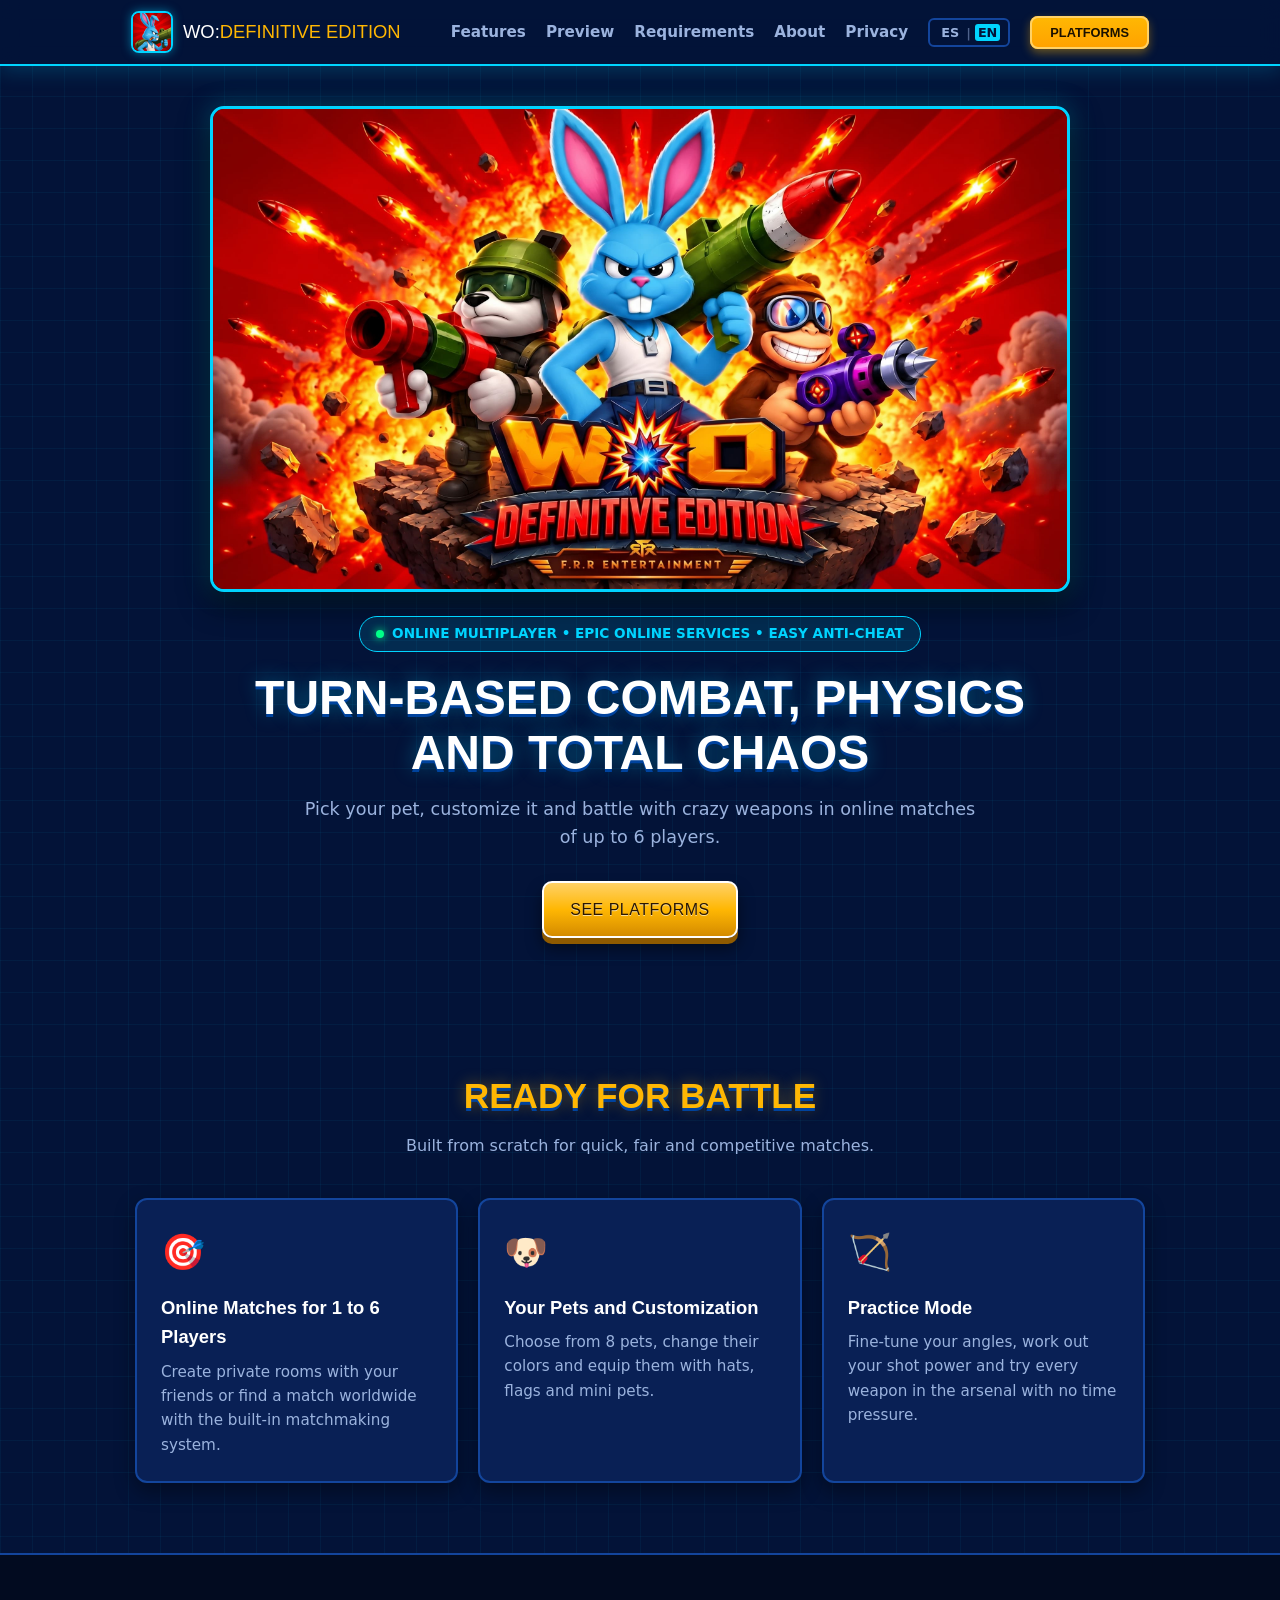
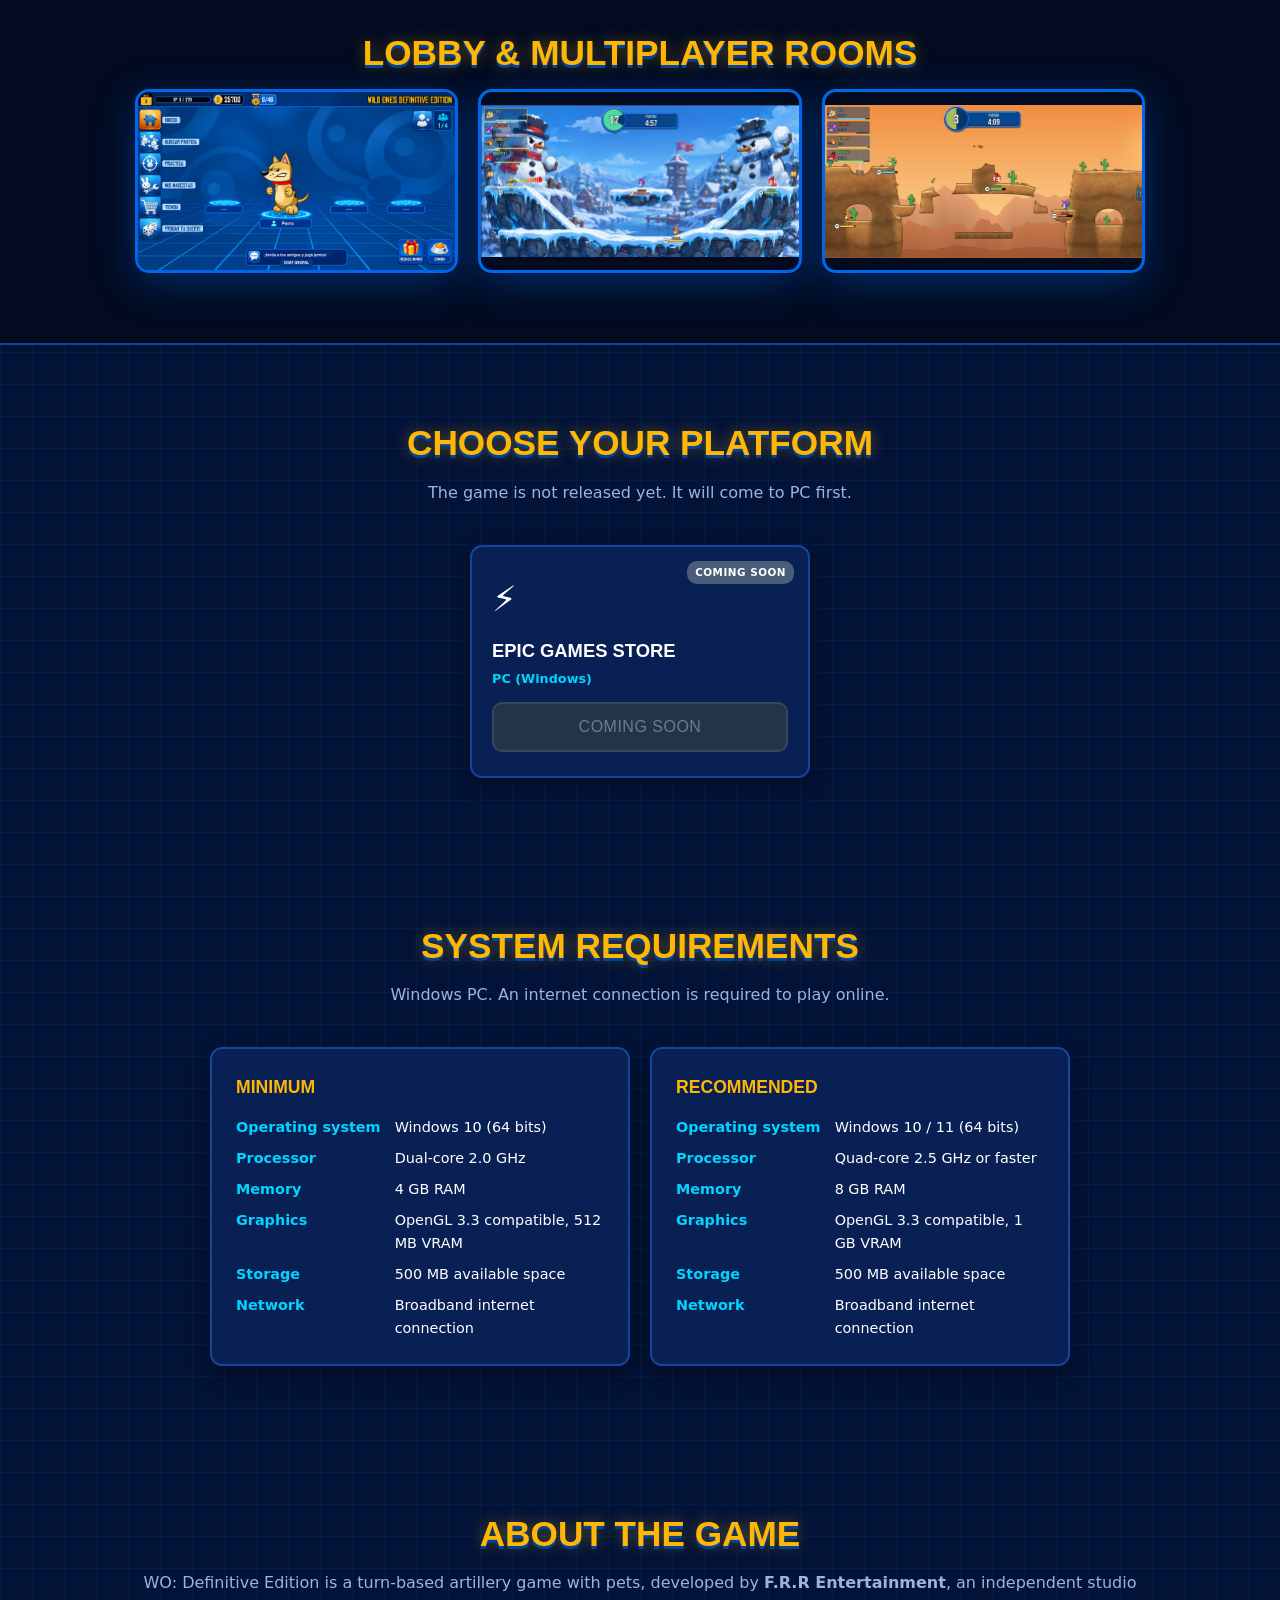
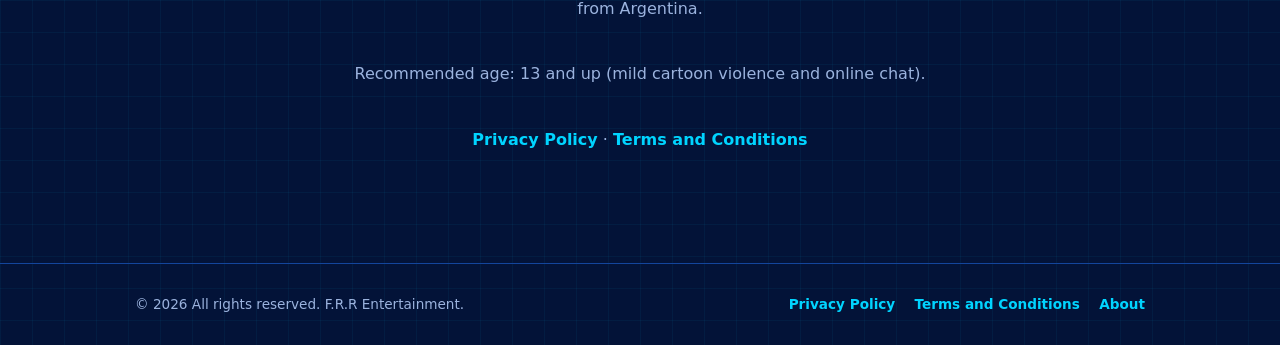
==== commit 8cfe31c5: "Nuevas imagenes y cambios varios" ====
--- a/index.html
+++ b/index.html
@@ -97,9 +97,21 @@
   <section id="preview" class="section section-lobby">
     <div class="container text-center">
       <h2 class="section-title" data-i18n="preview_title">LOBBY & SALAS MULTIJUGADOR</h2>
-      <div class="screenshot-wrapper">
-        <img src="Assets/Menu.png" alt="Menú principal del juego" class="screenshot-img" data-i18n-alt="preview_alt" />
-      </div>
+      <div class="screenshots-grid">
+        <button type="button" class="screenshot-wrapper screenshot-button">
+          <img src="Assets/Menu.png" alt="Menú principal del juego" class="screenshot-img" data-i18n-alt="preview_alt_menu" />
+        </button>
+        <button type="button" class="screenshot-wrapper screenshot-button">
+          <img src="Assets/jugando.png" alt="Partida en curso" class="screenshot-img" data-i18n-alt="preview_alt_gameplay" />
+        </button>
+        <button type="button" class="screenshot-wrapper screenshot-button">
+          <img src="Assets/Maparoto.png" alt="Mapa de juego" class="screenshot-img" data-i18n-alt="preview_alt_map" />
+        </button>
+      </div>
+      <dialog class="screenshot-dialog" aria-label="Imagen ampliada" data-i18n-aria="preview_dialog">
+        <button type="button" class="screenshot-dialog-close" aria-label="Cerrar imagen" data-i18n-aria="preview_close">&times;</button>
+        <img class="screenshot-dialog-img" alt="" />
+      </dialog>
     </div>
   </section>
 
--- a/Css/style.css
+++ b/Css/style.css
@@ -486,19 +486,89 @@
   border-bottom: 2px solid var(--ui-card-border);
 }
 
+.screenshots-grid {
+  display: grid;
+  grid-template-columns: repeat(3, minmax(0, 1fr));
+  gap: 20px;
+}
+
 .screenshot-wrapper {
-  max-width: 900px;
-  margin: 0 auto;
+  width: 100%;
   border-radius: 14px;
   border: 3px solid var(--ui-blue);
   box-shadow: 0 10px 40px rgba(0, 102, 235, 0.35);
   overflow: hidden;
 }
 
+.screenshot-button {
+  display: block;
+  padding: 0;
+  background: none;
+  cursor: zoom-in;
+}
+
+.screenshot-button:focus-visible,
+.screenshot-dialog-close:focus-visible {
+  outline: 3px solid var(--grid-cyan);
+  outline-offset: 3px;
+}
+
 .screenshot-img {
   width: 100%;
   height: auto;
   display: block;
+  object-fit: contain;
+  transition: transform 0.2s ease;
+}
+
+.screenshot-button:hover .screenshot-img {
+  transform: scale(1.04);
+}
+
+.screenshot-dialog {
+  position: fixed;
+  inset: 0;
+  margin: auto;
+  max-width: 94vw;
+  max-height: 92vh;
+  box-sizing: border-box;
+  padding: 44px 16px 16px;
+  border: 2px solid var(--ui-blue);
+  border-radius: 14px;
+  background: var(--bg-darker);
+  box-shadow: 0 10px 50px rgba(0, 0, 0, 0.7);
+}
+
+.screenshot-dialog::backdrop {
+  background: rgba(0, 0, 0, 0.85);
+}
+
+.screenshot-dialog-img {
+  display: block;
+  max-width: 90vw;
+  max-height: calc(92vh - 64px);
+  object-fit: contain;
+}
+
+.screenshot-dialog-close {
+  position: absolute;
+  top: 8px;
+  right: 10px;
+  width: 32px;
+  height: 32px;
+  border: 1px solid var(--ui-card-border);
+  border-radius: 50%;
+  color: var(--text-white);
+  background: var(--ui-card-bg);
+  font-size: 1.5rem;
+  line-height: 1;
+  cursor: pointer;
+}
+
+@media (max-width: 768px) {
+  .screenshots-grid {
+    grid-template-columns: 1fr;
+  }
 }
 
 /* Descargas */
